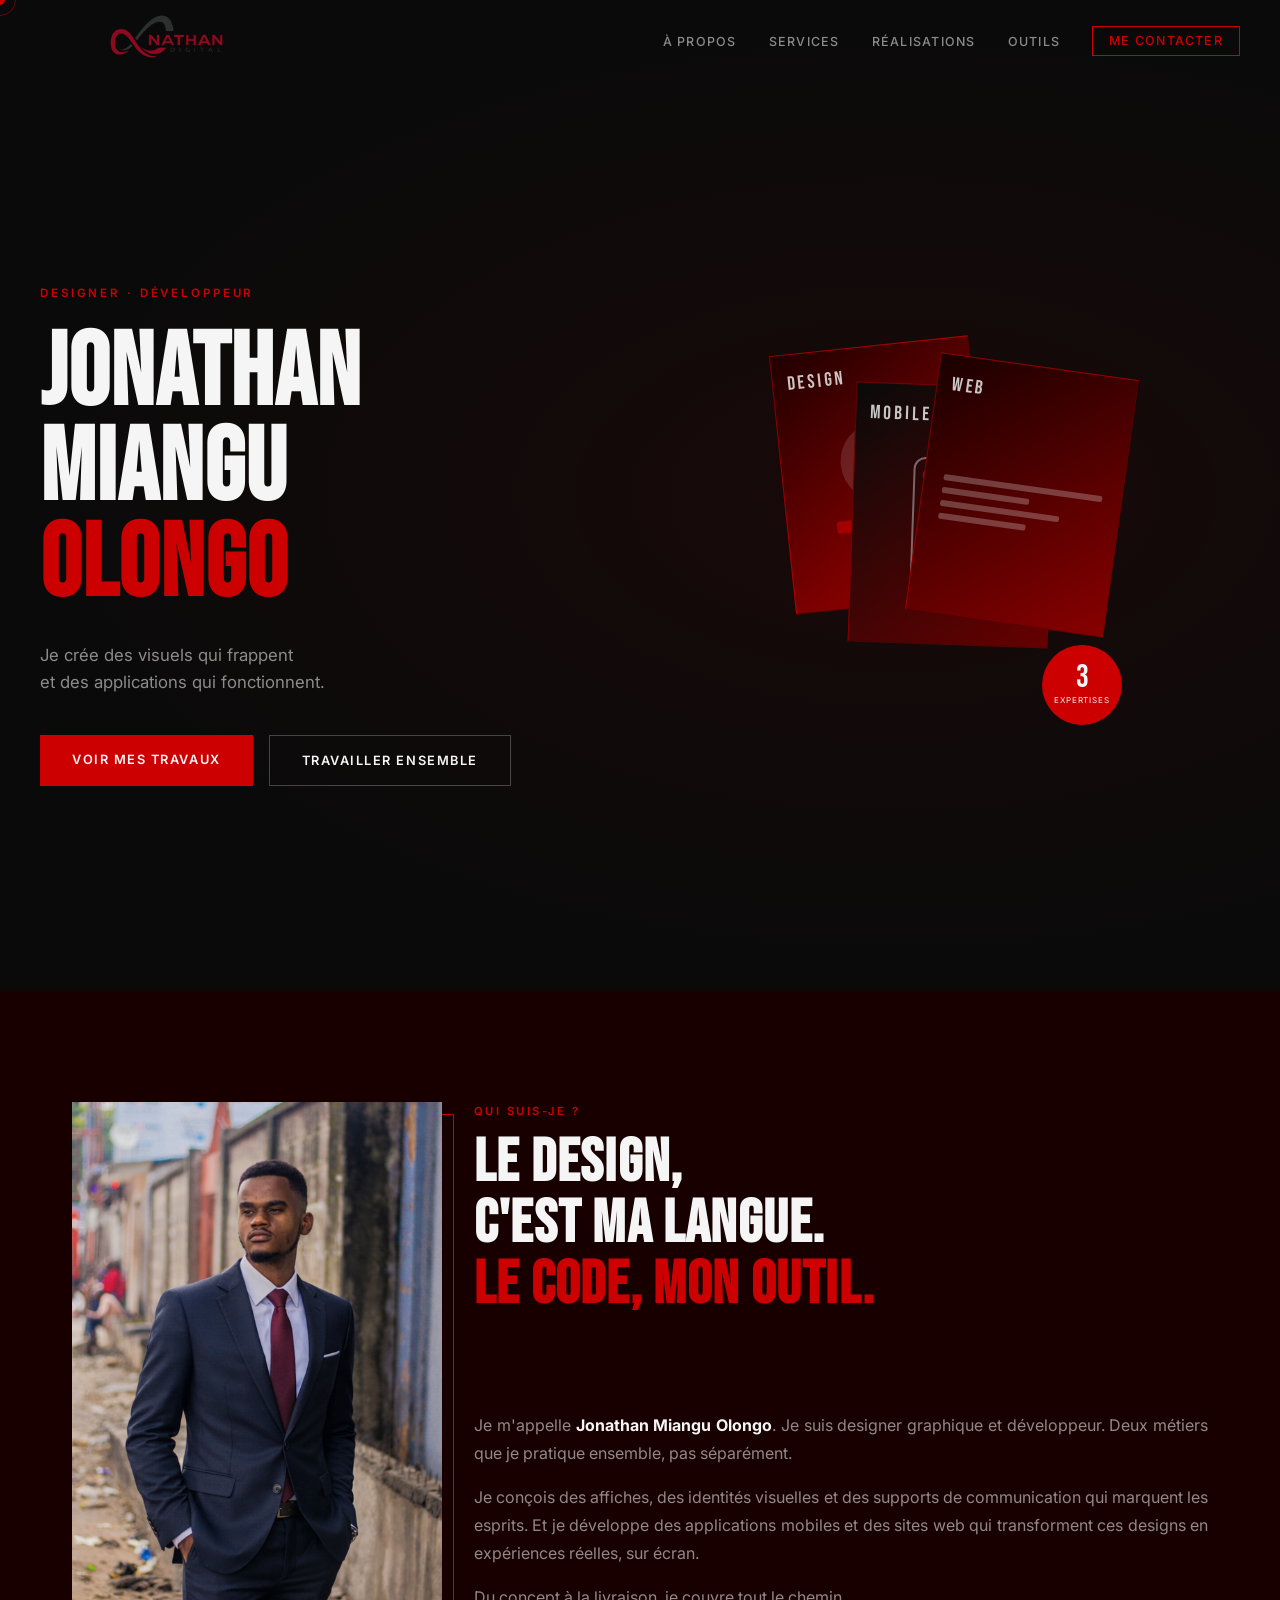
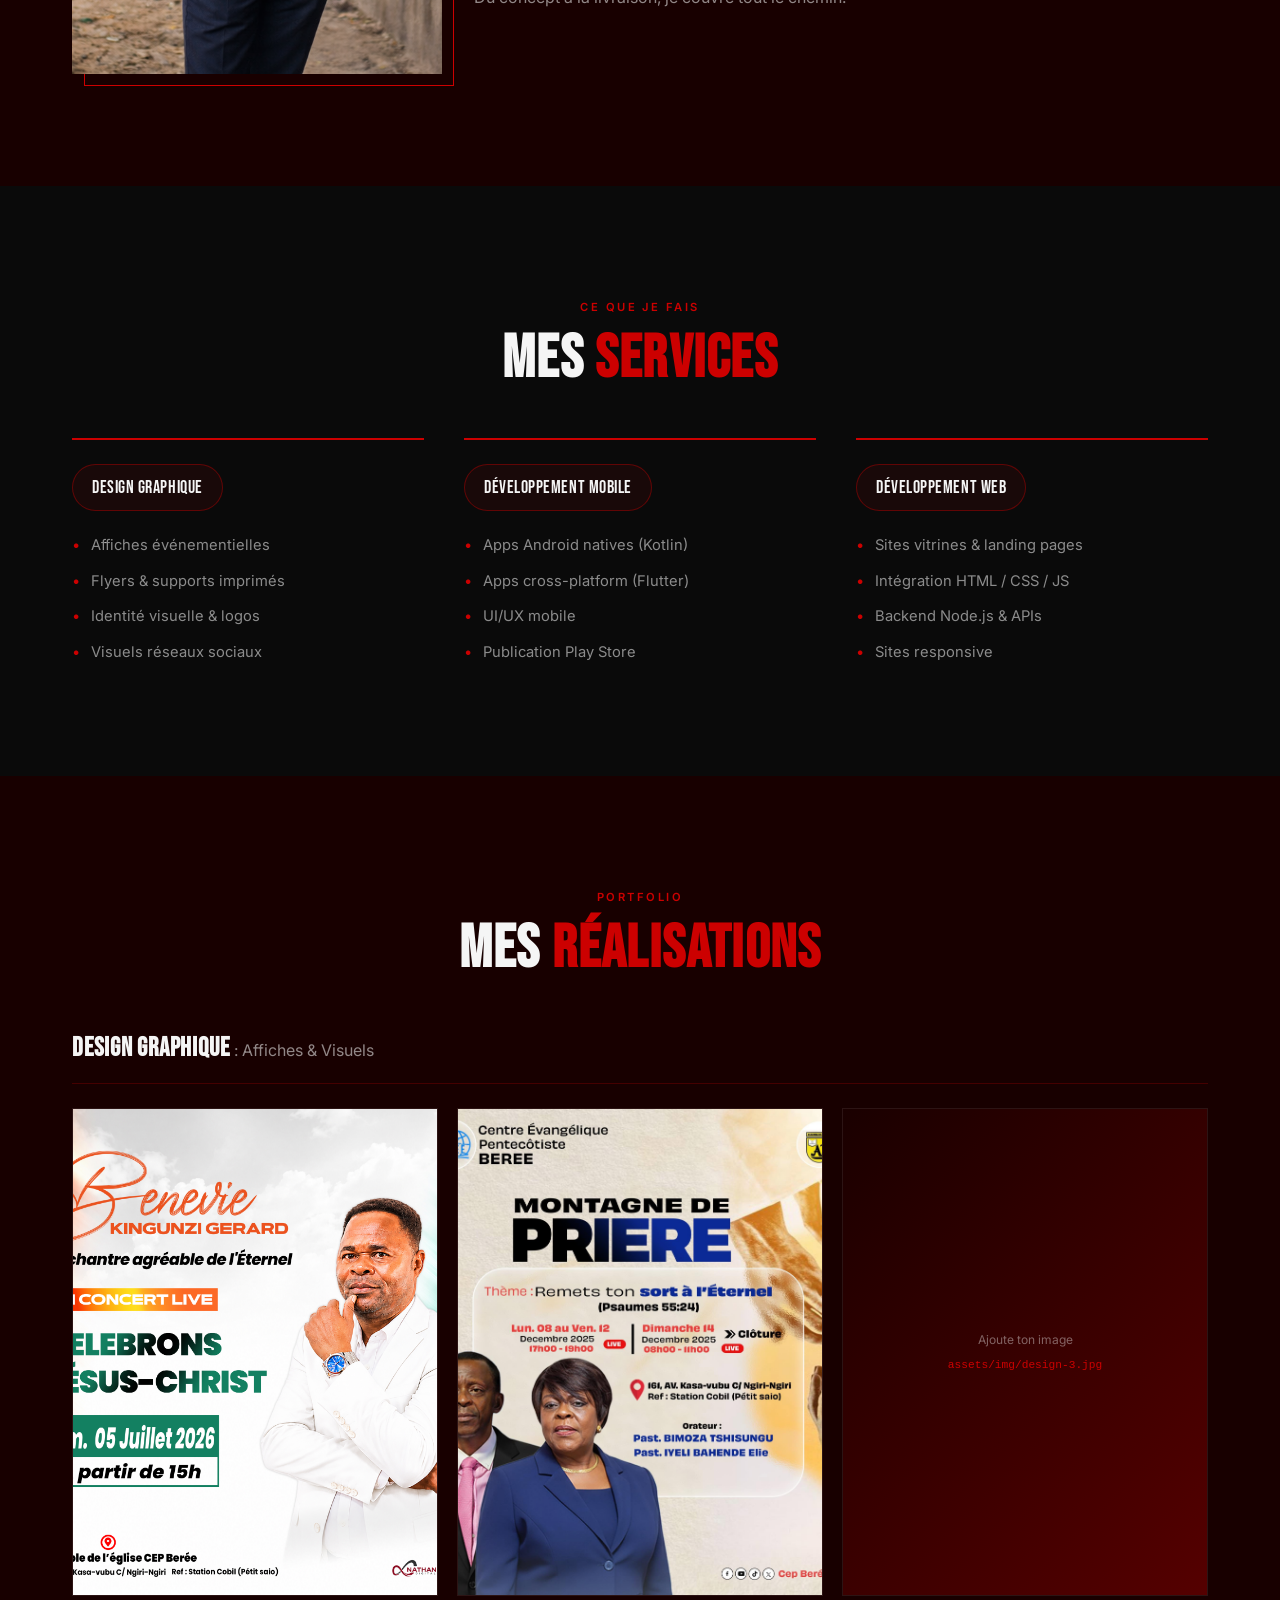
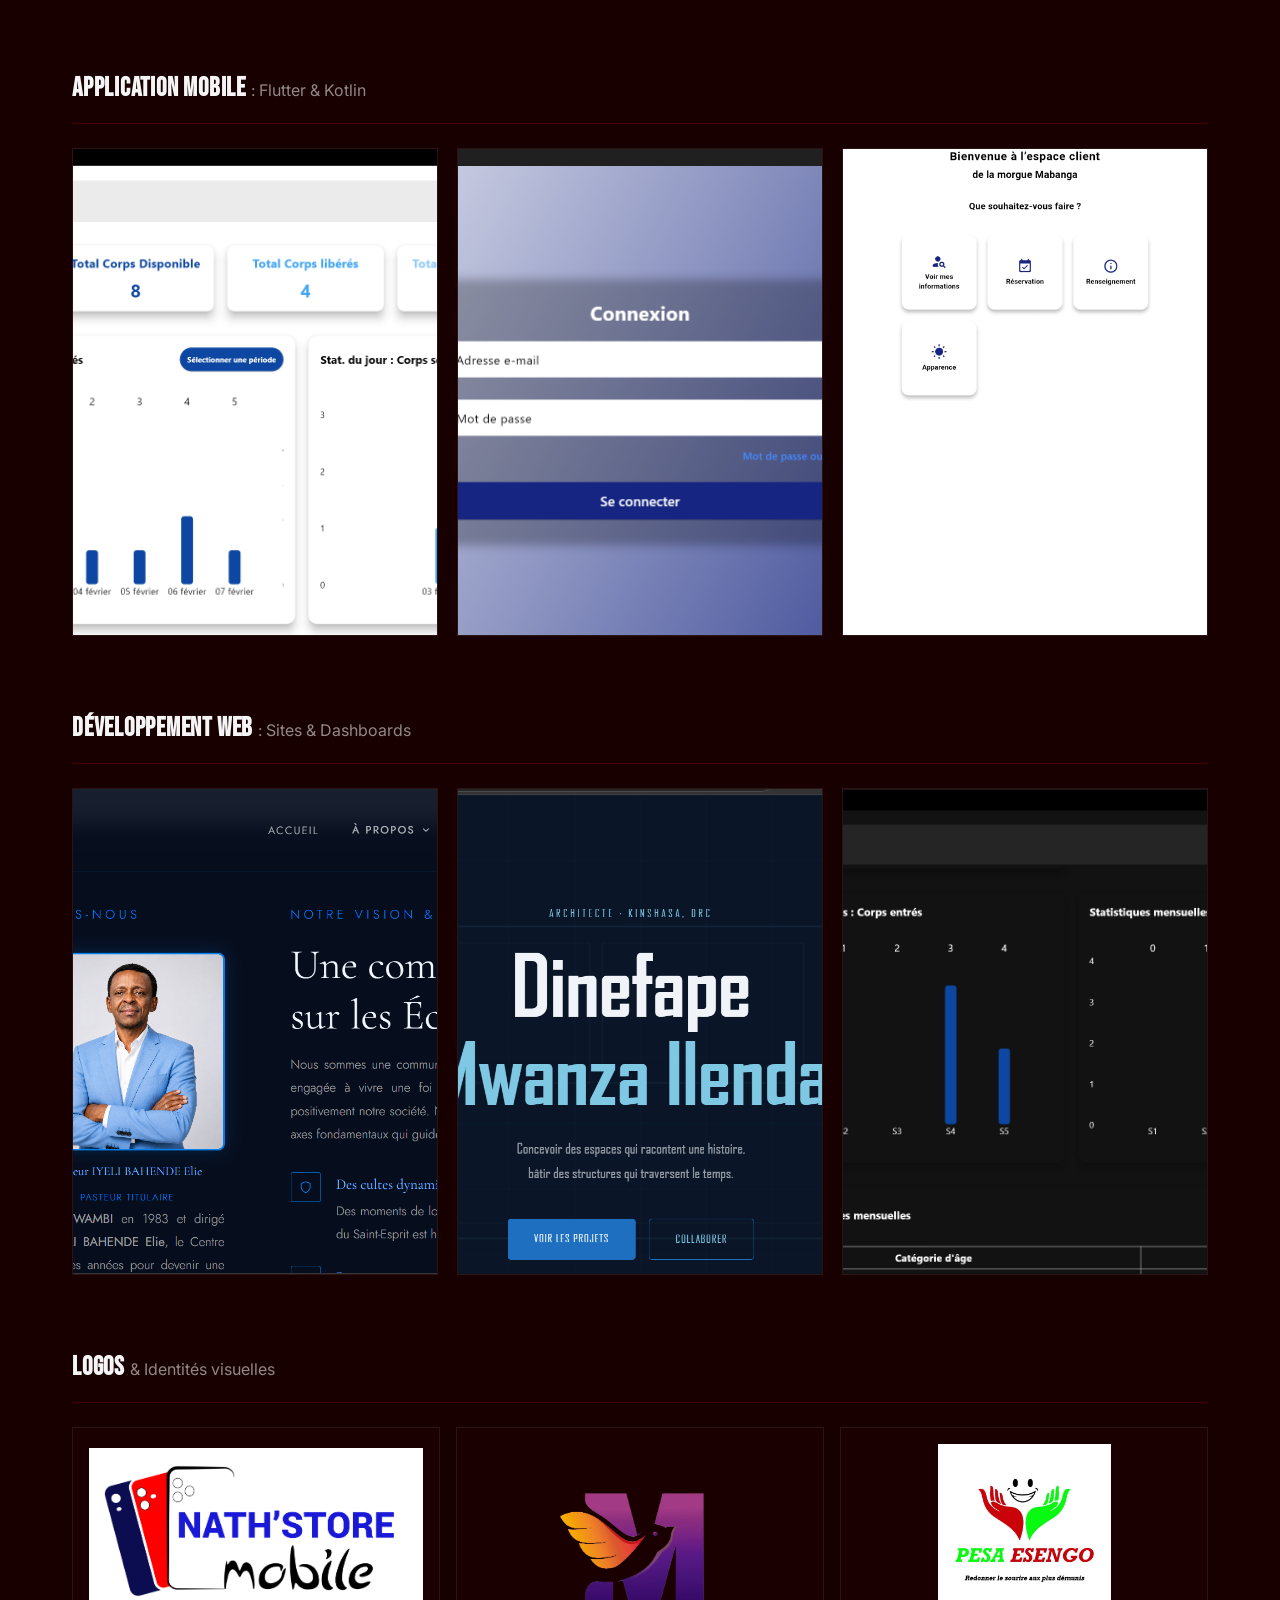
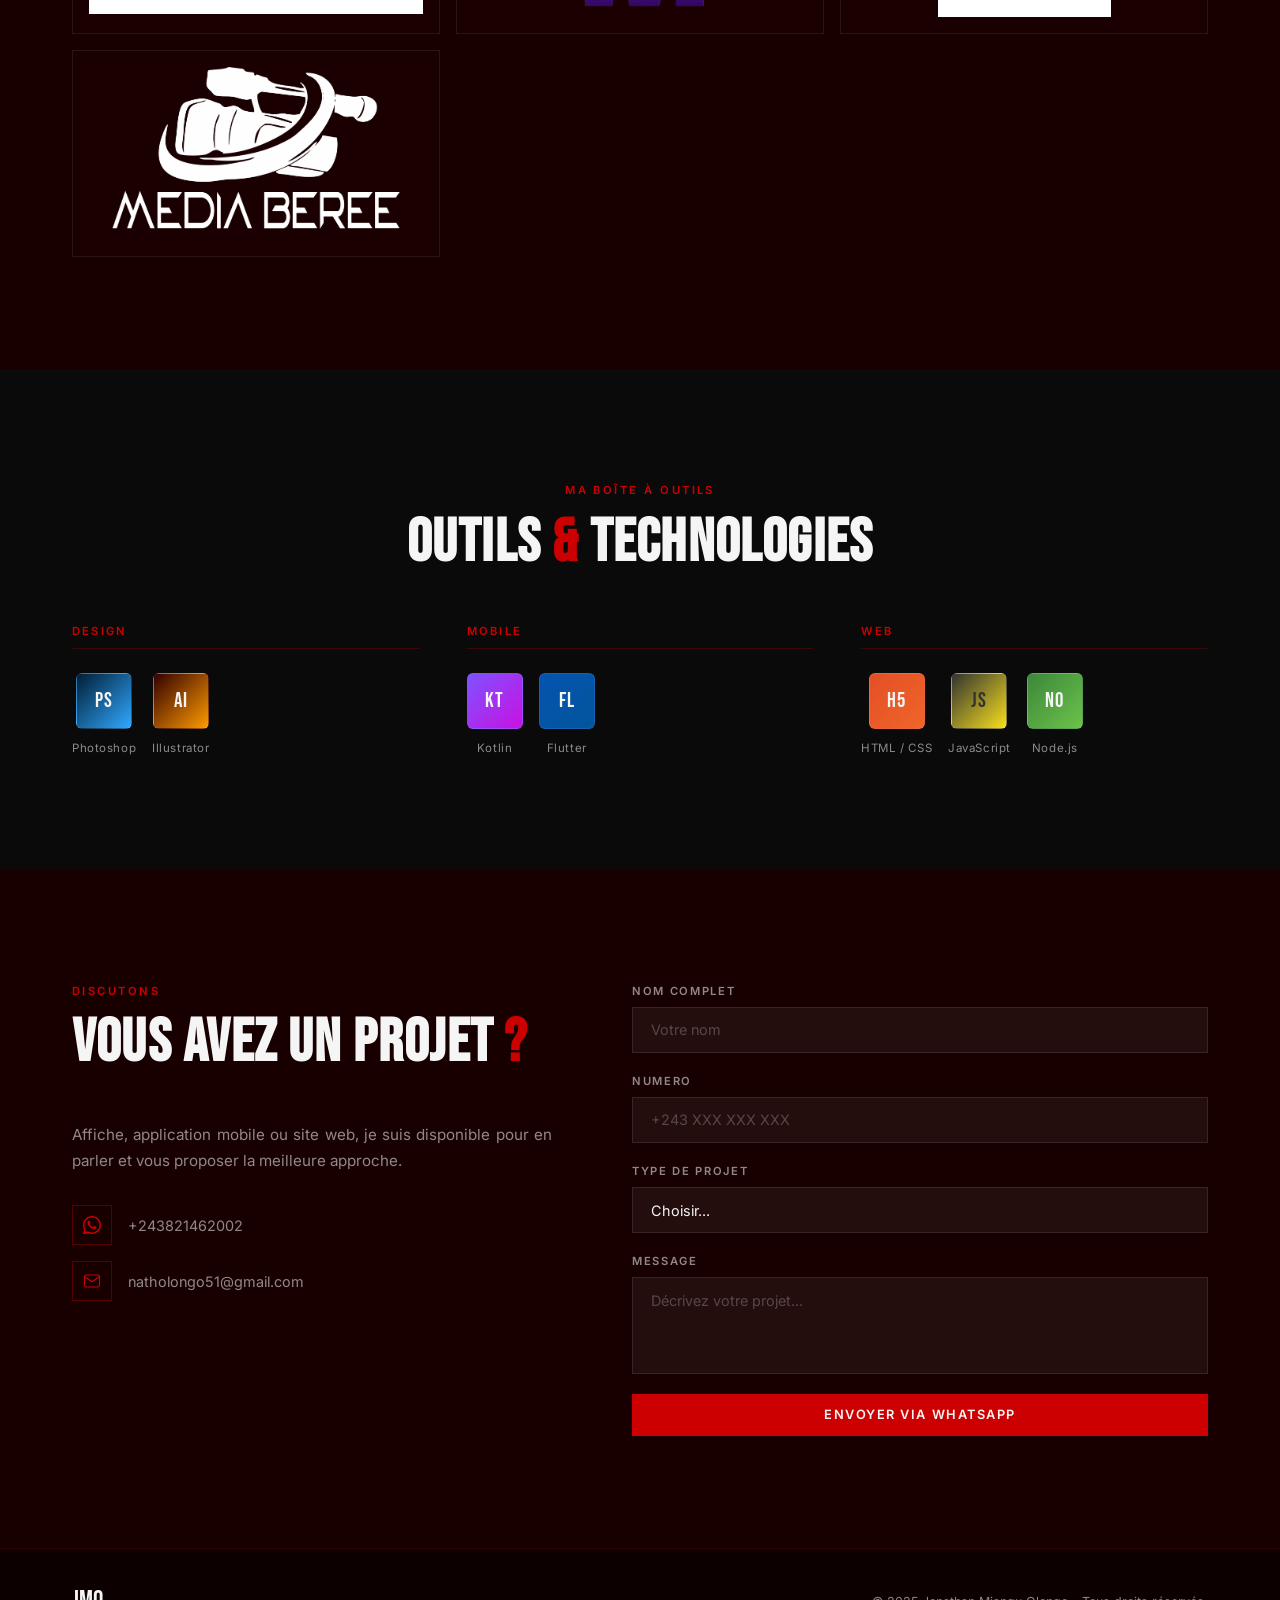
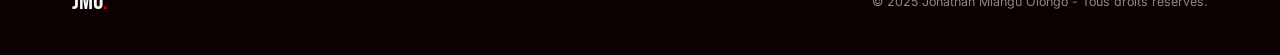
==== index.html @ 12c4efdd "mise à jour" ====
<!DOCTYPE html>
<html lang="fr">
<head>
  <meta charset="UTF-8" />
  <meta name="viewport" content="width=device-width, initial-scale=1.0" />
  <title>Jonathan Miangu - Designer & Développeur</title>
  <link rel="preconnect" href="https://fonts.googleapis.com" />
  <link rel="preconnect" href="https://fonts.gstatic.com" crossorigin />
  <link href="https://fonts.googleapis.com/css2?family=Bebas+Neue&family=Inter:wght@300;400;500;600;700&display=swap" rel="stylesheet" />
  <link rel="stylesheet" href="assets/css/style.css" />
</head>
<body>

  <div class="cursor" id="cursor"></div>
  <div class="cursor-trail" id="cursorTrail"></div>

  <!-- NAV -->
  <nav class="nav" id="nav">
    <div class="nav-logo">
      <img src="assets/img/mon_logo.png" alt="mon logo">
    </div>
    <ul class="nav-links">
      <li><a href="#about">À propos</a></li>
      <li><a href="#services">Services</a></li>
      <li><a href="#works">Réalisations</a></li>
      <li><a href="#tools">Outils</a></li>
      <li><a href="#contact" class="nav-cta">Me contacter</a></li>
    </ul>
    <button class="nav-toggle" id="navToggle" aria-label="Menu">
      <span></span><span></span><span></span>
    </button>
  </nav>

  <div class="mobile-menu" id="mobileMenu">
    <ul>
      <li><a href="#about" class="mobile-link">À propos</a></li>
      <li><a href="#services" class="mobile-link">Services</a></li>
      <li><a href="#works" class="mobile-link">Réalisations</a></li>
      <li><a href="#tools" class="mobile-link">Outils</a></li>
      <li><a href="#contact" class="mobile-link">Contact</a></li>
    </ul>
  </div>

  <!-- HERO -->
  <section class="hero" id="hero">
    <div class="hero-left">
      <p class="hero-eyebrow">Designer · Développeur</p>
      <h1 class="hero-name">
        <span class="name-line">Jonathan</span>
        <span class="name-line">Miangu</span>
        <span class="name-line name-accent">Olongo</span>
      </h1>
      <p class="hero-tagline">Je crée des visuels qui frappent<br>et des applications qui fonctionnent.</p>
      <div class="hero-actions">
        <a href="#works" class="btn btn-primary">Voir mes travaux</a>
        <a href="#contact" class="btn btn-ghost">Travailler ensemble</a>
      </div>
    </div>
    <div class="hero-right">
      <div class="hero-visual">
        <div class="poster-stack">
          <div class="poster p1">
            <div class="poster-inner">
              <span class="poster-label">DESIGN</span>
              <div class="poster-shape s1"></div>
              <div class="poster-shape s2"></div>
            </div>
          </div>
          <div class="poster p2">
            <div class="poster-inner">
              <span class="poster-label">MOBILE</span>
              <div class="phone-frame">
                <div class="phone-screen">
                  <div class="phone-bar"></div>
                  <div class="phone-bar short"></div>
                  <div class="phone-bar shorter"></div>
                  <div class="phone-dot"></div>
                </div>
              </div>
            </div>
          </div>
          <div class="poster p3">
            <div class="poster-inner">
              <span class="poster-label">WEB</span>
              <div class="code-lines">
                <div class="code-line"></div>
                <div class="code-line short"></div>
                <div class="code-line medium"></div>
                <div class="code-line short"></div>
              </div>
            </div>
          </div>
        </div>
        <div class="hero-badge"s>
          <span class="badge-num">3</span>
          <span class="badge-text">expertises</span>
        </div>
      </div>
    </div>
  </section>

  <!-- ABOUT -->
  <section class="section about" id="about">
  <div class="container">
    <div class="about-wrap">
      
      <div class="about-photo-area">
        <div class="photo-frame">
          <div class="photo-placeholder">
            <img src="assets/img/moi.png" alt="ma photo">
          </div>
        </div>
      </div>
      
      <div class="about-content">
        <p class="section-eyebrow">Qui suis-je ?</p>
        <h2 class="section-title">Le design,<br>c'est ma langue.<br><span class="accent">Le code, mon outil.</span></h2>
      </div>

      <div class="about-text-block">
        <p class="about-text">Je m'appelle <strong>Jonathan Miangu Olongo</strong>. Je suis designer graphique et développeur. Deux métiers que je pratique ensemble, pas séparément.</p>
        <p class="about-text">Je conçois des affiches, des identités visuelles et des supports de communication qui marquent les esprits. Et je développe des applications mobiles et des sites web qui transforment ces designs en expériences réelles, sur écran.</p>
        <p class="about-text">Du concept à la livraison, je couvre tout le chemin.</p>
      </div>

    </div>
  </div>
</section>

  <!-- SERVICES -->
  <section class="section services" id="services">
    <div class="container">
      <p class="section-eyebrow center">Ce que je fais</p>
      <h2 class="section-title center">Mes <span class="accent">Services</span></h2>

      <div class="services-columns">

        <div class="service-col">
          <span class="service-pill">Design Graphique</span>
          <ul class="service-col-list">
            <li>Affiches événementielles</li>
            <li>Flyers &amp; supports imprimés</li>
            <li>Identité visuelle &amp; logos</li>
            <li>Visuels réseaux sociaux</li>
          </ul>
        </div>

        <div class="service-col">
          <span class="service-pill">Développement Mobile</span>
          <ul class="service-col-list">
            <li>Apps Android natives (Kotlin)</li>
            <li>Apps cross-platform (Flutter)</li>
            <li>UI/UX mobile</li>
            <li>Publication Play Store</li>
          </ul>
        </div>

        <div class="service-col">
          <span class="service-pill">Développement Web</span>
          <ul class="service-col-list">
            <li>Sites vitrines &amp; landing pages</li>
            <li>Intégration HTML / CSS / JS</li>
            <li>Backend Node.js &amp; APIs</li>
            <li>Sites responsive</li>
          </ul>
        </div>

      </div>
    </div>
  </section>

  <!-- WORKS / PROJECTS -->
  <section class="section works" id="works">
    <div class="container">
      <p class="section-eyebrow center">Portfolio</p>
      <h2 class="section-title center">Mes <span class="accent">Réalisations</span></h2>

      <!-- GROUPE PROJET 1 — Design graphique -->
      <div class="work-group">
        <h3 class="work-group-title">Design Graphique <span class="work-group-sub">: Affiches &amp; Visuels</span></h3>
        <div class="work-group-grid">

          <div class="work-mock">
            <img src="assets/img/epe.jpg" alt="Affiche 1" class="work-photo" onerror="this.style.display='none';this.nextElementSibling.style.display='flex'" />
            <div class="work-img-fallback"><span>Ajoute ton image<br><code>assets/img/design-1.jpg</code></span></div>
          </div>
          <div class="work-mock">
            <img src="assets/img/234.jpg" alt="Affiche 2" class="work-photo" onerror="this.style.display='none';this.nextElementSibling.style.display='flex'" />
            <div class="work-img-fallback"><span>Ajoute ton image<br><code>assets/img/design-2.jpg</code></span></div>
          </div>
          <div class="work-mock">
            <img src="assets/img/laure.jpg" alt="Affiche 3" class="work-photo" onerror="this.style.display='none';this.nextElementSibling.style.display='flex'" />
            <div class="work-img-fallback"><span>Ajoute ton image<br><code>assets/img/design-3.jpg</code></span></div>
          </div>

        </div>
      </div>

      <!-- GROUPE PROJET 2 — Mobile -->
      <div class="work-group">
        <h3 class="work-group-title">Application Mobile <span class="work-group-sub">: Flutter &amp; Kotlin</span></h3>
        <div class="work-group-grid">

          <div class="work-mock">
            <img src="assets/img/eterna.png" alt="App mobile 1" class="work-photo" onerror="this.style.display='none';this.nextElementSibling.style.display='flex'" />
            <div class="work-img-fallback"><span>Ajoute ton image<br><code>assets/img/mobile-1.jpg</code></span></div>
          </div>
          <div class="work-mock">
            <img src="assets/img/eterna_2.png" alt="App mobile 2" class="work-photo" onerror="this.style.display='none';this.nextElementSibling.style.display='flex'" />
            <div class="work-img-fallback"><span>Ajoute ton image<br><code>assets/img/mobile-2.jpg</code></span></div>
          </div>
          <div class="work-mock">
            <img src="assets/img/Screenshot_2025.jpeg" alt="App mobile 3" class="work-photo" onerror="this.style.display='none';this.nextElementSibling.style.display='flex'" />
            <div class="work-img-fallback"><span>Ajoute ton image<br><code>assets/img/mobile-3.jpg</code></span></div>
          </div>

        </div>
      </div>

      <!-- GROUPE PROJET 3 — Web -->
      <div class="work-group">
        <h3 class="work-group-title">Développement Web <span class="work-group-sub">: Sites &amp; Dashboards</span></h3>
        <div class="work-group-grid">

          <div class="work-mock">
            <img src="assets/img/Capture.png" alt="Site web 1" class="work-photo" onerror="this.style.display='none';this.nextElementSibling.style.display='flex'" />
            <div class="work-img-fallback"><span>Ajoute ton image<br><code>assets/img/web-1.jpg</code></span></div>
          </div>
          <div class="work-mock">
            <img src="assets/img/Capture2.png" alt="Site web 2" class="work-photo" onerror="this.style.display='none';this.nextElementSibling.style.display='flex'" />
            <div class="work-img-fallback"><span>Ajoute ton image<br><code>assets/img/web-2.jpg</code></span></div>
          </div>
          <div class="work-mock">
            <img src="assets/img/eterna_3.png" alt="Site web 3" class="work-photo" onerror="this.style.display='none';this.nextElementSibling.style.display='flex'" />
            <div class="work-img-fallback"><span>Ajoute ton image<br><code>assets/img/web-3.jpg</code></span></div>
          </div>

        </div>
      </div>

      <!-- LOGOS CLIENTS -->
      <div class="work-group logos-group">
        <h3 class="work-group-title">Logos <span class="work-group-sub">&amp; Identités visuelles</span></h3>
        <div class="logos-grid">
          <div class="logo-tile"><img src="assets/img/newlogo.png" alt="Logo client 1" onerror="this.parentElement.classList.add('empty')" /></div>
          <div class="logo-tile"><img src="assets/img/lga.png" alt="Logo client 2" onerror="this.parentElement.classList.add('empty')" /></div>
          <div class="logo-tile"><img src="assets/img/pesa_esengo.jpg" alt="Logo client 3" onerror="this.parentElement.classList.add('empty')" /></div>
          <div class="logo-tile"><img src="assets/img/logo_media.png" alt="Logo client 4" onerror="this.parentElement.classList.add('empty')" /></div>
        </div>
        
      </div>

    </div>
  </section>

  <!-- TOOLS -->
  <section class="section tools" id="tools">
    <div class="container">
      <p class="section-eyebrow center">Ma boîte à outils</p>
      <h2 class="section-title center">Outils <span class="accent">&amp;</span> Technologies</h2>
      <div class="tools-grid">

        <div class="tool-group">
          <h4 class="tool-group-title">Design</h4>
          <div class="tool-items">
            <div class="tool-item">
              <div class="tool-logo ps">Ps</div>
              <span>Photoshop</span>
            </div>
            <div class="tool-item">
              <div class="tool-logo ai">Ai</div>
              <span>Illustrator</span>
            </div>
          </div>
        </div>

        <div class="tool-group">
          <h4 class="tool-group-title">Mobile</h4>
          <div class="tool-items">
            <div class="tool-item">
              <div class="tool-logo kt">Kt</div>
              <span>Kotlin</span>
            </div>
            <div class="tool-item">
              <div class="tool-logo fl">FL</div>
              <span>Flutter</span>
            </div>
          </div>
        </div>

        <div class="tool-group">
          <h4 class="tool-group-title">Web</h4>
          <div class="tool-items">
            <div class="tool-item">
              <div class="tool-logo html">H5</div>
              <span>HTML / CSS</span>
            </div>
            <div class="tool-item">
              <div class="tool-logo js">JS</div>
              <span>JavaScript</span>
            </div>
            <div class="tool-item">
              <div class="tool-logo node">No</div>
              <span>Node.js</span>
            </div>
          </div>
        </div>

      </div>
    </div>
  </section>


  <!-- CONTACT -->
  <section class="section contact" id="contact">
    <div class="container">
      <div class="contact-wrap">
        <div class="contact-left">
          <p class="section-eyebrow">Discutons</p>
          <h2 class="section-title">Vous avez un projet<span class="accent"> ?</span></h2>
          <p class="contact-desc">Affiche, application mobile ou site web, je suis disponible pour en parler et vous proposer la meilleure approche.</p>
          <div class="contact-info-list">
            <a href="https://wa.me/243821462002" target="_blank" class="contact-info-item">
              <div class="ci-icon">
                <svg viewBox="0 0 24 24" fill="currentColor"><path d="M17.472 14.382c-.297-.149-1.758-.867-2.03-.967-.273-.099-.471-.148-.67.15-.197.297-.767.966-.94 1.164-.173.199-.347.223-.644.075-.297-.15-1.255-.463-2.39-1.475-.883-.788-1.48-1.761-1.653-2.059-.173-.297-.018-.458.13-.606.134-.133.298-.347.446-.52.149-.174.198-.298.298-.497.099-.198.05-.371-.025-.52-.075-.149-.669-1.612-.916-2.207-.242-.579-.487-.5-.669-.51-.173-.008-.371-.01-.57-.01-.198 0-.52.074-.792.372-.272.297-1.04 1.016-1.04 2.479 0 1.462 1.065 2.875 1.213 3.074.149.198 2.096 3.2 5.077 4.487.709.306 1.262.489 1.694.625.712.227 1.36.195 1.871.118.571-.085 1.758-.719 2.006-1.413.248-.694.248-1.289.173-1.413-.074-.124-.272-.198-.57-.347z"/><path d="M12 0C5.373 0 0 5.373 0 12c0 2.127.558 4.126 1.533 5.858L.054 23.77a.5.5 0 00.617.617l5.898-1.476A11.95 11.95 0 0012 24c6.627 0 12-5.373 12-12S18.627 0 12 0zm0 22c-1.907 0-3.693-.513-5.228-1.406l-.375-.22-3.881.97.985-3.793-.236-.386A9.96 9.96 0 012 12C2 6.477 6.477 2 12 2s10 4.477 10 10-4.477 10-10 10z"/></svg>
              </div>
              <span>+243821462002</span>
            </a>
            <a href="mailto:natholongo51@gmail.com" class="contact-info-item">
              <div class="ci-icon">
                <svg viewBox="0 0 24 24" fill="none" stroke="currentColor" stroke-width="1.5"><path d="M4 4h16c1.1 0 2 .9 2 2v12c0 1.1-.9 2-2 2H4c-1.1 0-2-.9-2-2V6c0-1.1.9-2 2-2z"/><polyline points="22,6 12,13 2,6"/></svg>
              </div>
              <span>natholongo51@gmail.com</span>
            </a>
          </div>
        </div>
        <div class="contact-right">
          <form class="contact-form" id="contactForm">
            <div class="form-group">
              <label>Nom complet</label>
              <input type="text" id="name" placeholder="Votre nom" required />
            </div>
            <div class="form-group">
              <label>Numero</label>
              <input type="tel" id="c-tel" placeholder="+243 XXX XXX XXX" required>
            </div>
            <div class="form-group">
              <label>Type de projet</label>
              <select id="projectType">
                <option value="">Choisir...</option>
                <option value="Affiche / Design graphique">Affiche / Design graphique</option>
                <option value="Application mobile">Application mobile</option>
                <option value="Site web">Site web</option>
                <option value="Identité visuelle">Identité visuelle</option>
                <option value="Autre">Autre</option>
              </select>
            </div>
            <div class="form-group">
              <label>Message</label>
              <textarea id="message" rows="4" placeholder="Décrivez votre projet..." required></textarea>
            </div>
            <button type="submit" class="btn btn-primary full">Envoyer via WhatsApp</button>
          </form>
        </div>
      </div>
    </div>
  </section>

  <!-- FOOTER -->
  <footer class="footer">
    <div class="container">
      <div class="footer-inner">
        <span class="footer-logo">JMO<span class="dot">.</span></span>
        <p>© 2025 Jonathan Miangu Olongo - Tous droits réservés.</p>
      </div>
    </div>
  </footer>

  <script src="assets/js/main.js"></script>
</body>
</html>
---- assets/css/style.css ----
/* ============================================
   RESET & VARIABLES
============================================ */
*, *::before, *::after { margin: 0; padding: 0; box-sizing: border-box; }

:root {
  --black:       #0A0A0A;
  --black2:      #111111;
  --black-red:   #180000;
  --red:         #CC0000;
  --red-bright:  #FF2222;
  --red-dark:    #550000;
  --white:       #F5F5F5;
  --white-dim:   rgba(245,245,245,0.55);
  --white-faint: rgba(245,245,245,0.06);
  --font-d: 'Bebas Neue', sans-serif;
  --font-b: 'Inter', sans-serif;
  --nav-h: 80px;
  --ease: cubic-bezier(0.25, 0.46, 0.45, 0.94);
}

html { scroll-behavior: smooth; overflow-x: hidden; }

body {
  background: var(--black);
  color: var(--white);
  font-family: var(--font-b);
  font-size: 16px;
  line-height: 1.65;
  cursor: none;
  overflow-x: hidden;
}

p { text-align: justify; }
a { color: inherit; text-decoration: none; }

/* ============================================
   CURSOR (desktop seulement)
============================================ */
.cursor {
  width: 10px; height: 10px;
  background: var(--red);
  border-radius: 50%;
  position: fixed; top: 0; left: 0;
  pointer-events: none;
  z-index: 99999;
  transform: translate(-50%, -50%);
  transition: width .2s, height .2s, background .2s;
}
.cursor-trail {
  width: 32px; height: 32px;
  border: 1px solid rgba(204,0,0,0.5);
  border-radius: 50%;
  position: fixed; top: 0; left: 0;
  pointer-events: none;
  z-index: 99998;
  transform: translate(-50%, -50%);
  transition: left .12s var(--ease), top .12s var(--ease), width .3s, height .3s;
}

/* ============================================
   UTILITIES
============================================ */
.container { max-width: 1200px; margin: 0 auto; padding: 0 2rem; }
.accent { color: var(--red); }
.dot    { color: var(--red); }
.center { text-align: center; }
.section { padding: 7rem 0; }

.section-eyebrow {
  display: block;
  font-size: 0.7rem;
  font-weight: 600;
  letter-spacing: 0.22em;
  text-transform: uppercase;
  color: var(--red);
  margin-bottom: 0.8rem;
}

.section-title {
  font-family: var(--font-d);
  font-size: clamp(2.4rem, 5vw, 3.8rem);
  line-height: 1.0;
  letter-spacing: 0.02em;
  margin-bottom: 3rem;
}

/* ============================================
   BUTTONS
============================================ */
.btn {
  display: inline-block;
  padding: 0.85rem 2rem;
  font-family: var(--font-b);
  font-size: 0.8rem;
  font-weight: 600;
  letter-spacing: 0.12em;
  text-transform: uppercase;
  border: none;
  cursor: none;
  transition: all 0.3s var(--ease);
}
.btn-primary { background: var(--red); color: var(--white); }
.btn-primary:hover { background: var(--red-bright); }
.btn-ghost {
  background: transparent;
  color: var(--white);
  border: 1px solid rgba(245,245,245,0.25);
}
.btn-ghost:hover { border-color: var(--red); color: var(--red); }
.btn.full { width: 100%; text-align: center; }

/* ============================================
   NAV
============================================ */
.nav {
  position: fixed; top: 0; left: 0; right: 0;
  height: var(--nav-h);
  display: flex; align-items: center; justify-content: space-between;
  padding: 0 2.5rem;
  z-index: 9999;
  transition: background .4s, border-color .4s;
}
.nav.scrolled {
  background: rgba(10,10,10,0.96);
  border-bottom: 1px solid rgba(204,0,0,0.25);
  backdrop-filter: blur(10px);
}

/* Logo : image (logo.png à placer dans assets/img/) */
.nav-logo {
  display: flex;
  align-items: center;
  justify-content: center;
  width: 250px;
  height: 190px;
}
.nav-logo img {
  width: 100%;
  height: 100%;
  object-fit: contain;
}

.nav-links {
  list-style: none;
  display: flex; gap: 2rem; align-items: center;
}
.nav-links a {
  font-size: 0.78rem;
  font-weight: 500;
  letter-spacing: 0.1em;
  text-transform: uppercase;
  color: var(--white-dim);
  transition: color .2s;
  position: relative;
}
.nav-links a::after {
  content: '';
  position: absolute; bottom: -3px; left: 0;
  width: 0; height: 1px;
  background: var(--red);
  transition: width .3s var(--ease);
}
.nav-links a:hover { color: var(--white); }
.nav-links a:hover::after { width: 100%; }

.nav-cta {
  border: 1px solid var(--red) !important;
  padding: 0.4rem 1rem;
  color: var(--red) !important;
}
.nav-cta:hover { background: var(--red); color: var(--white) !important; }
.nav-cta::after { display: none !important; }

.nav-toggle {
  display: none; flex-direction: column; gap: 5px;
  background: none; border: none; cursor: none; padding: 4px;
}
.nav-toggle span {
  display: block; width: 22px; height: 1.5px;
  background: var(--white); transition: all .3s;
}

/* Mobile menu */
.mobile-menu {
  position: fixed; inset: 0;
  background: #100000;
  z-index: 9998; 
  display: block;
  padding: 6rem 2rem 2rem;
  transform: translateX(100%);
  transition: transform .4s var(--ease);
}
.mobile-menu.open { transform: translateX(0); }
.mobile-menu ul { list-style: none; text-align: center; }
.mobile-menu a {
  font-family: var(--font-d);
  font-size: 2.5rem;
  letter-spacing: 0.05em;
  display: block;
  padding: 0.6rem 0;
  transition: color .2s;
}
.mobile-menu a:hover { color: var(--red); }

/* ============================================
   HERO
============================================ */
.hero {
  min-height: 110vh;
  display: grid;
  grid-template-columns: 1fr 1fr;
  align-items: center;
  padding: var(--nav-h) 2.5rem 0;
  gap: 3rem;
  position: relative;
  overflow: hidden;
}
.hero::before {
  content: '';
  position: absolute; inset: 0;
  background: radial-gradient(ellipse at 70% 50%, rgba(204,0,0,0.08) 0%, transparent 70%);
  pointer-events: none;
}

.hero-left { position: relative; z-index: 1; }

.hero-eyebrow {
  font-size: 0.72rem;
  font-weight: 600;
  letter-spacing: 0.25em;
  text-transform: uppercase;
  color: var(--red);
  margin-bottom: 1.5rem;
}

.hero-name {
  font-family: var(--font-d);
  font-size: clamp(3.5rem, 8vw, 7.5rem);
  line-height: 0.93;
  letter-spacing: 0.01em;
  margin-bottom: 1.8rem;
}
.name-line {
  display: block;
  opacity: 0;
  transform: translateY(30px);
  animation: fadeUp .6s var(--ease) forwards;
}
.name-line:nth-child(1) { animation-delay: .1s; }
.name-line:nth-child(2) { animation-delay: .25s; }
.name-line:nth-child(3) { animation-delay: .4s; }
.name-accent { color: var(--red); }

@keyframes fadeUp {
  to { opacity: 1; transform: translateY(0); }
}

.hero-tagline {
  font-size: 1.05rem;
  color: var(--white-dim);
  line-height: 1.6;
  margin-bottom: 2.5rem;
  opacity: 0;
  animation: fadeUp .6s var(--ease) .6s forwards;
}
.hero-actions {
  display: flex; gap: 1rem; flex-wrap: wrap;
  opacity: 0;
  animation: fadeUp .6s var(--ease) .8s forwards;
}

/* Hero visual — poster stack */
.hero-right {
  display: flex; align-items: center; justify-content: center;
  position: relative; z-index: 1;
  opacity: 0;
  animation: fadeUp .7s var(--ease) .5s forwards;
}
.hero-visual { position: relative; width: 340px; height: 380px; }
.poster-stack { position: relative; width: 100%; height: 100%; }

.poster {
  position: absolute;
  width: 200px; height: 260px;
  border: 1px solid rgba(204,0,0,0.3);
  overflow: hidden;
  transition: transform .4s var(--ease), box-shadow .4s;
}
.poster:hover {
  transform: rotate(0deg) translateY(-8px) !important;
  box-shadow: 0 20px 60px rgba(204,0,0,0.3);
}
.p1 { top: 0; left: 0; transform: rotate(-6deg); background: linear-gradient(145deg, #200000, #aa0000); z-index: 1; }
.p2 { top: 40px; left: 70px; transform: rotate(2deg); background: linear-gradient(145deg, #0a0a0a, #660000); z-index: 2; }
.p3 { top: 20px; left: 140px; transform: rotate(8deg); background: linear-gradient(145deg, #1a0000, #880000); z-index: 3; }

.poster-inner {
  width: 100%; height: 100%;
  display: flex; flex-direction: column;
  align-items: center; justify-content: center;
  gap: 1rem; padding: 1.2rem;
  position: relative;
}
.poster-label {
  font-family: var(--font-d);
  font-size: 1.2rem;
  letter-spacing: 0.15em;
  color: rgba(245,245,245,0.8);
  position: absolute;
  top: 14px; left: 14px;
}
.poster-shape { border-radius: 2px; }
.s1 { width: 80px; height: 80px; background: rgba(255,255,255,0.12); border-radius: 50%; }
.s2 { width: 100px; height: 12px; background: rgba(204,0,0,0.6); }

.phone-frame {
  width: 80px; height: 130px;
  border: 2px solid rgba(245,245,245,0.4);
  border-radius: 12px;
  padding: 8px; margin-top: 1rem;
}
.phone-screen { height: 100%; display: flex; flex-direction: column; gap: 6px; padding-top: 4px; }
.phone-bar { height: 8px; background: rgba(245,245,245,0.3); border-radius: 2px; }
.phone-bar.short { width: 60%; }
.phone-bar.shorter { width: 40%; }
.phone-dot { width: 20px; height: 20px; background: var(--red); border-radius: 50%; margin-top: 4px; }

.code-lines { display: flex; flex-direction: column; gap: 7px; width: 100%; margin-top: 1.5rem; }
.code-line { height: 6px; background: rgba(245,245,245,0.25); border-radius: 2px; }
.code-line.short { width: 55%; }
.code-line.medium { width: 75%; }

.hero-badge {
  position: absolute; bottom: 0; right: 0;
  width: 80px; height: 80px;
  background: var(--red);
  border-radius: 50%;
  display: flex; flex-direction: column;
  align-items: center; justify-content: center;
}
.badge-num { font-family: var(--font-d); font-size: 2rem; line-height: 1; }
.badge-text { font-size: 0.5rem; letter-spacing: 0.12em; text-transform: uppercase; }

.hero-scroll-indicator {
  position: absolute;
  bottom: 2.5rem; left: 50%;
  transform: translateX(-50%);
}
.scroll-dot {
  width: 6px; height: 6px;
  background: var(--red);
  border-radius: 50%;
  animation: bounce 2s ease-in-out infinite;
}
@keyframes bounce {
  0%,100% { transform: translateY(0); opacity: 1; }
  50%      { transform: translateY(10px); opacity: 0.3; }
}

/* ============================================
   ABOUT
============================================ */
.about { background: var(--black-red); }

/* Grille principale : photo gauche, contenu droite */
.about-wrap {
  display: grid;
  grid-template-columns: 370px 1fr;
  grid-template-rows: auto auto;
  gap: 0 2rem;
}
.about-photo-area {
  grid-column: 1;
  grid-row: 1 / span 2;
}
.about-content {
  grid-column: 2;
  grid-row: 1;
}
.about-text-block {
  grid-column: 2;
  grid-row: 2;
}

.photo-frame {
  width: 100%;
  background: var(--red-dark);
  position: relative;
  overflow: visible; /* On ne coupe pas l'image */
}
.photo-frame img {
  width: 100%;
  height: auto;           /* Hauteur naturelle : visage entier visible */
  display: block;
  object-fit: contain;
  object-position: top;
}
.photo-frame::after {
  content: '';
  position: absolute;
  top: 12px; left: 12px; right: -12px; bottom: -12px;
  border: 1px solid var(--red);
  z-index: -1;
}
.photo-placeholder {
  width: 100%;
  min-height: 100px;
  display: flex; flex-direction: column;
  align-items: center; justify-content: center;
  gap: 1rem;
}
.photo-placeholder svg { width: 65%; height: auto; }
.photo-hint {
  font-size: 0.72rem;
  letter-spacing: 0.1em;
  color: rgba(245,245,245,0.35);
  text-transform: uppercase;
}

.about-numbers {
  display: flex; align-items: stretch;
  margin-top: 1.5rem;
  border: 1px solid rgba(204,0,0,0.25);
}
.number-item {
  flex: 1; padding: 1rem 1.2rem;
  display: flex; flex-direction: column; gap: 0.2rem;
}
.number-item strong {
  font-family: var(--font-d);
  font-size: 1.3rem;
  color: var(--red);
  letter-spacing: 0.05em;
}
.number-item span { font-size: 0.72rem; color: var(--white-dim); }
.divider-v { width: 1px; background: rgba(204,0,0,0.25); }

.about-text {
  font-size: 1rem;
  color: var(--white-dim);
  margin-bottom: 1rem;
  line-height: 1.75;
}
.about-text strong { color: var(--white); }

/* ============================================
   SERVICES — colonnes par catégorie
============================================ */
.services { background: var(--black); }

.services-columns {
  display: grid;
  grid-template-columns: repeat(3, 1fr);
  gap: 2.5rem;
}

.service-col {
  border-top: 2px solid var(--red);
  padding-top: 1.5rem;
}

.service-pill {
  display: inline-block;
  font-family: var(--font-d);
  font-size: 1.1rem;
  letter-spacing: 0.03em;
  color: var(--white);
  border: 1px solid rgba(204,0,0,0.4);
  padding: 0.5rem 1.2rem;
  border-radius: 30px;
  margin-bottom: 1.4rem;
  background: rgba(204,0,0,0.08);
}

.service-col-list {
  list-style: none;
  display: flex;
  flex-direction: column;
  gap: 0.7rem;
}

.service-col-list li {
  font-size: 0.92rem;
  color: var(--white-dim);
  padding-left: 1.2rem;
  position: relative;
}

.service-col-list li::before {
  content: '•';
  position: absolute;
  left: 0;
  color: var(--red);
}

/* ============================================
   WORKS / PORTFOLIO — groupes par projet
============================================ */
.works { background: var(--black-red); }

.work-group {
  margin-bottom: 4.5rem;
}
.work-group:last-child { margin-bottom: 0; }

.work-group-title {
  font-family: var(--font-d);
  font-size: 1.6rem;
  letter-spacing: 0.03em;
  margin-bottom: 1.5rem;
  padding-bottom: 0.8rem;
  border-bottom: 1px solid rgba(204,0,0,0.25);
}

.work-group-sub {
  color: var(--white-dim);
  font-family: var(--font-b);
  font-size: 1rem;
  font-weight: 400;
  letter-spacing: normal;
}

.work-group-grid {
  display: grid;
  grid-template-columns: repeat(3, 1fr);
  gap: 1.2rem;
}

.work-mock {
  position: relative;
  overflow: hidden;
  border: 1px solid rgba(245,245,245,0.08);
  background: #1a0000;
  aspect-ratio: 3/4;
  transition: border-color .3s, transform .35s var(--ease);
}
.work-mock:hover {
  border-color: rgba(204,0,0,0.4);
  transform: translateY(-6px);
}

.work-photo {
  width: 100%;
  height: 100%;
  object-fit: cover;
  display: block;
  transition: transform .5s var(--ease);
}
.work-mock:hover .work-photo { transform: scale(1.04); }

/* Fallback tant que l'image n'est pas là */
.work-img-fallback {
  display: none;
  position: absolute; inset: 0;
  background: linear-gradient(135deg, #1a0000, #550000);
  align-items: center; justify-content: center;
  text-align: center;
  padding: 1rem;
}
.work-img-fallback span {
  font-size: 0.75rem;
  color: rgba(245,245,245,0.4);
  line-height: 1.8;
}
.work-img-fallback code {
  display: block;
  font-size: 0.7rem;
  color: var(--red);
  margin-top: 0.3rem;
  font-family: monospace;
}

/* Grille de logos clients */
.logos-group { margin-top: 2rem; }

.logos-grid {
  display: grid;
  grid-template-columns: repeat(3, 1fr);
  gap: 1rem;
}

.logo-tile {
  aspect-ratio: 16/9;
  background: #1a0000;
  border: 1px solid rgba(245,245,245,0.08);
  display: flex;
  align-items: center;
  justify-content: center;
  overflow: hidden;
  padding: 1rem;
}
.logo-tile img {
  max-width: 100%;
  max-height: 100%;
  object-fit: contain;
}
.logo-tile.empty {
  position: relative;
}
.logo-tile.empty img { display: none; }
.logo-tile.empty::after {
  content: 'Ajoute ton logo';
  font-size: 0.7rem;
  color: rgba(245,245,245,0.3);
  letter-spacing: 0.05em;
  text-transform: uppercase;
}

.logos-hint {
  text-align: center;
  font-size: 0.75rem;
  color: var(--white-dim);
  margin-top: 1.2rem;
}
.logos-hint code {
  color: var(--red);
  font-family: monospace;
}

/* ============================================
   TOOLS
============================================ */
.tools { background: var(--black); }

.tools-grid {
  display: grid;
  grid-template-columns: repeat(3, 1fr);
  gap: 3rem;
}
.tool-group-title {
  font-size: 0.7rem;
  font-weight: 600;
  letter-spacing: 0.2em;
  text-transform: uppercase;
  color: var(--red);
  margin-bottom: 1.5rem;
  padding-bottom: 0.5rem;
  border-bottom: 1px solid rgba(204,0,0,0.25);
}
.tool-items { display: flex; flex-wrap: wrap; gap: 1rem; }
.tool-item {
  display: flex; flex-direction: column; align-items: center; gap: 0.6rem;
  transition: transform .25s;
}
.tool-item:hover { transform: translateY(-4px); }
.tool-logo {
  width: 56px; height: 56px;
  border-radius: 6px;
  display: flex; align-items: center; justify-content: center;
  font-family: var(--font-d);
  font-size: 1.3rem;
  letter-spacing: 0.05em;
  color: var(--white);
  border: 1px solid rgba(245,245,245,0.08);
}
.tool-logo.ps   { background: linear-gradient(135deg, #001e36, #31a8ff); }
.tool-logo.ai   { background: linear-gradient(135deg, #330000, #ff9a00); }
.tool-logo.kt   { background: linear-gradient(135deg, #7f52ff, #c811e1); }
.tool-logo.fl   { background: linear-gradient(135deg, #0553b1, #02569b); }
.tool-logo.html { background: linear-gradient(135deg, #e34f26, #f06529); }
.tool-logo.js   { background: linear-gradient(135deg, #323330, #f7df1e); color: #323330; }
.tool-logo.node { background: linear-gradient(135deg, #3c873a, #6cc24a); }
.tool-item span { font-size: 0.72rem; color: var(--white-dim); letter-spacing: 0.05em; }

/* ============================================
   CONTACT
============================================ */
.contact { background: var(--black-red); }

.contact-wrap {
  display: grid;
  grid-template-columns: 1fr 1.2fr;
  gap: 5rem;
  align-items: start;
}
.contact-desc {
  font-size: 0.95rem;
  color: var(--white-dim);
  line-height: 1.7;
  margin-bottom: 2rem;
}
.contact-info-list { display: flex; flex-direction: column; gap: 1rem; }
.contact-info-item {
  display: flex; align-items: center; gap: 1rem;
  font-size: 0.9rem;
  color: var(--white-dim);
  transition: color .2s;
}
.contact-info-item:hover { color: var(--white); }
.ci-icon {
  width: 40px; height: 40px;
  border: 1px solid rgba(204,0,0,0.35);
  display: flex; align-items: center; justify-content: center;
  flex-shrink: 0;
  color: var(--red);
  transition: background .2s;
}
.contact-info-item:hover .ci-icon { background: rgba(204,0,0,0.1); }
.ci-icon svg { width: 18px; height: 18px; }

.contact-form { display: flex; flex-direction: column; gap: 1.2rem; }
.form-group { display: flex; flex-direction: column; gap: 0.4rem; }
.form-group label {
  font-size: 0.7rem;
  font-weight: 600;
  letter-spacing: 0.15em;
  text-transform: uppercase;
  color: var(--white-dim);
}
.form-group input,
.form-group select,
.form-group textarea {
  background: rgba(245,245,245,0.05);
  border: 1px solid rgba(245,245,245,0.1);
  color: var(--white);
  font-family: var(--font-b);
  font-size: 0.9rem;
  padding: 0.85rem 1.1rem;
  outline: none;
  transition: border-color .2s;
  resize: none;
  appearance: none;
}
.form-group input:focus,
.form-group select:focus,
.form-group textarea:focus { border-color: var(--red); }
.form-group input::placeholder,
.form-group textarea::placeholder { color: rgba(245,245,245,0.25); }
.form-group select option { background: #1a0000; color: var(--white); }

/* ============================================
   FOOTER
============================================ */
.footer {
  background: #0d0000;
  padding: 2rem 0;
  border-top: 1px solid rgba(204,0,0,0.2);
}
.footer-inner {
  display: flex; align-items: center; justify-content: space-between;
  flex-wrap: wrap; gap: 1rem;
}
.footer-logo { font-family: var(--font-d); font-size: 1.6rem; }
.footer p { font-size: 0.78rem; color: var(--white-dim); }

/* ============================================
   SCROLL REVEAL
============================================ */
.reveal {
  opacity: 0; transform: translateY(28px);
  transition: opacity .6s var(--ease), transform .6s var(--ease);
}
.reveal.visible { opacity: 1; transform: translateY(0); }

/* ============================================================
   RESPONSIVE DESIGN
   Breakpoints :
   ≥ 1440px  → Grand écran
   1025–1439 → Tablette paysage / petit laptop
   769–1024  → Tablette portrait
   481–768   → Mobile standard
   ≤ 480px   → Petit mobile
============================================================ */

/* --- Grand écran (≥ 1440px) --- */
@media screen and (min-width: 1440px) {
  .container { max-width: 1400px; }
  .hero-name  { font-size: 8.5rem; }
  .works-grid { gap: 2rem; }
}

/* --- Tablette portrait (769–1024px) --- */
@media screen and (max-width: 1024px) {

  /* Curseur désactivé sur tactile */
  .cursor, .cursor-trail { display: none !important; }
  body, .btn, .filter-btn, .nav-toggle { cursor: auto !important; }

  /* Nav */
  .nav { padding: 0 2rem; }
  .nav-logo { width: 200px; height: 150px; }

  /* Hero : texte principal + stack réduit */
  .hero {
    min-height: auto;
    padding-bottom: 4rem;
  }

  /* About : photo plus étroite */
  .about-wrap { grid-template-columns: 280px 1fr; }

  .section-title { font-size: 3rem; }

  /* Works */
  .works-grid { grid-template-columns: repeat(2, 1fr); }

  /* Tools */
  .tools-grid { grid-template-columns: repeat(2, 1fr); gap: 2.5rem; }

  /* Contact */
  .contact-wrap { grid-template-columns: 1fr; gap: 3.5rem; }
}

/* --- Mobile standard (≤ 768px) --- */
@media screen and (max-width: 768px) {

  /* Nav */
  .nav { padding: 0.5rem 1.5rem; }
  .nav-logo { width: 140px; height: 90px; }
  .nav-links { display: none; }
  .nav-toggle { display: flex; }

  /* Hero */
  .hero {
    grid-template-columns: 1fr; /* ← remplace le 1fr 1fr */
    padding-top: 100px;
    padding-bottom: 3rem;
    gap: 0;
  }
  .hero-right { display: none; } /* On cache la pile de posters */

  /* Section */
  .section { padding: 5rem 0; }
  .container { padding: 0 1.5rem; }
  .section-title { font-size: 2rem; }

  /* About : photo + titre côte à côte, texte en dessous */
  .about-wrap {
    grid-template-columns: 160px 1fr;
    grid-template-rows: auto auto;
    gap: 1.8rem;
  }
  .about-photo-area { grid-column: 1; grid-row: 1; }
  .about-content    { grid-column: 2; grid-row: 1; }
  .about-text-block {
    grid-column: 1 / span 2;
    grid-row: 2;
    margin-top: 1.2rem;
  }

 /* Services */
  .services-columns { grid-template-columns: 1fr; gap: 2rem; }

  /* Works */
  .work-group-grid { grid-template-columns: repeat(2, 1fr); }
  .work-group-title { font-size: 1.3rem; }
  .logos-grid { grid-template-columns: repeat(2, 1fr); }

  /* Tools */
  .tools-grid { grid-template-columns: repeat(2, 1fr); gap: 2rem; }

  /* Tools */
  .tools-grid { grid-template-columns: repeat(2, 1fr); gap: 2rem; }

  /* Contact */
  .contact-wrap { grid-template-columns: 1fr; gap: 2.5rem; }

  /* Footer */
  .footer-inner { flex-direction: column; text-align: center; }
}

/* --- Petit mobile (≤ 480px) --- */
@media screen and (max-width: 480px) {

  /* Nav */
  .nav { padding: 0.4rem 1rem; }
  .nav-logo { width: 110px; height: 70px; }

  /* Hero */
   .hero {
    padding-top: 85px;
    padding-bottom: 2.5rem;
  }
  .hero-eyebrow { font-size: 0.62rem; letter-spacing: 0.15em; }
  .hero-name { font-size: 2.8rem; }
  .hero-tagline { font-size: 0.9rem; }
  .hero-actions { flex-direction: column; }
  .btn { width: 100%; text-align: center; }

  /* Section */
  .section-title { font-size: 1.6rem; }

  /* About : photo + titre sur ligne 1, texte sur ligne 2 */
  .about-wrap {
    grid-template-columns: 110px 1fr;
    gap: 1.8rem;
  }
  .about-photo-area { grid-column: 1; grid-row: 1; }
  .about-content    { grid-column: 2; grid-row: 1; }
  .about-text-block {
    grid-column: 1 / span 2;
    grid-row: 2;
    margin-top: 1.2rem;
  }
  .about-text { font-size: 0.9rem; line-height: 1.55; }

  /* About numbers : empilés verticalement */
  .about-numbers { flex-direction: column; }
  .number-item   { padding: 0.8rem 1rem; text-align: center; }
  .number-item span { white-space: normal; font-size: 0.75rem; line-height: 1.4; }
  .divider-v     { width: 100%; height: 1px; }

 /* Services */
  .services-columns { gap: 1.5rem; }
  .service-pill { font-size: 0.95rem; padding: 0.4rem 1rem; }

  /* Works */
  .work-group-grid { grid-template-columns: 1fr; }
  .work-group-title { font-size: 1.15rem; }
  .work-mock { aspect-ratio: 4/3; }
  .logos-grid { grid-template-columns: repeat(2, 1fr); gap: 0.7rem; }

  /* Tools */
  .tools-grid  { grid-template-columns: 1fr; gap: 2rem; }
  .tool-items  { justify-content: center; }

  /* Contact */
  .contact-wrap { gap: 2rem; }

  /* Footer */
  .footer-inner { gap: 1rem; }
}
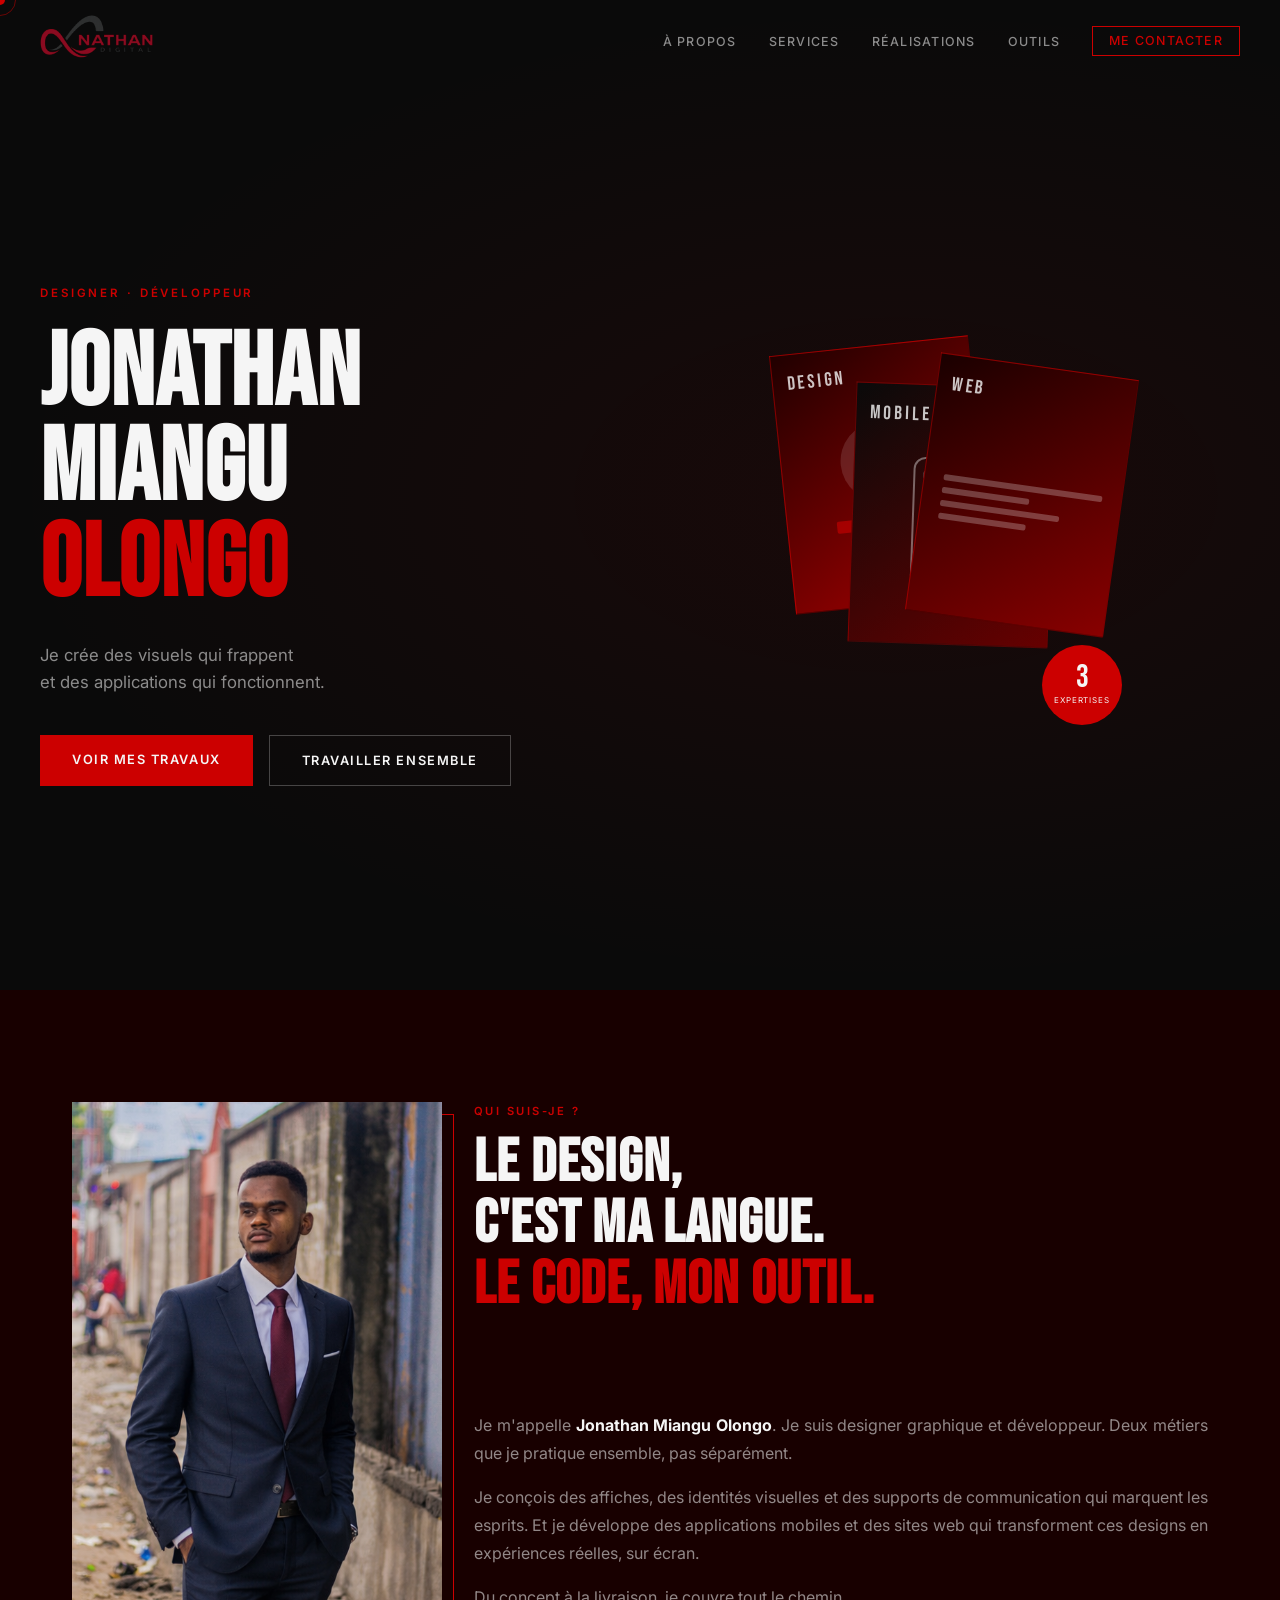
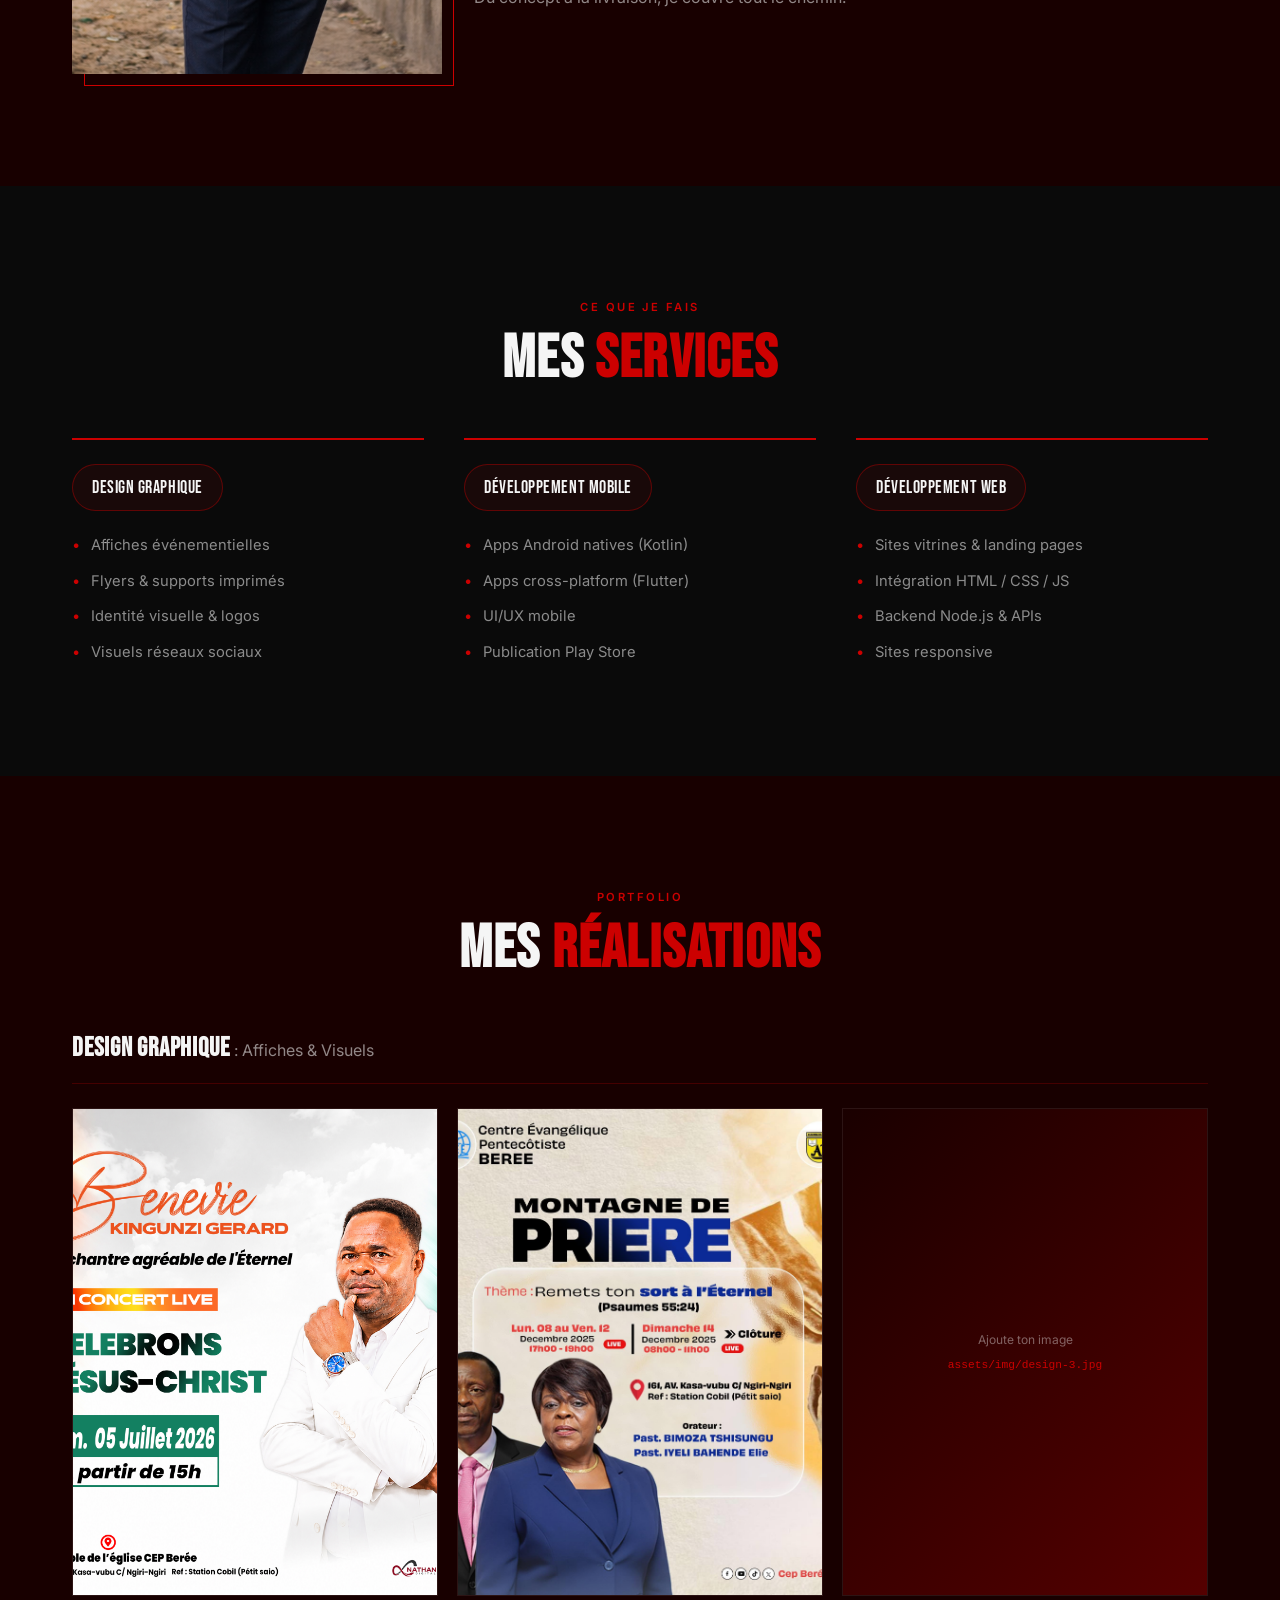
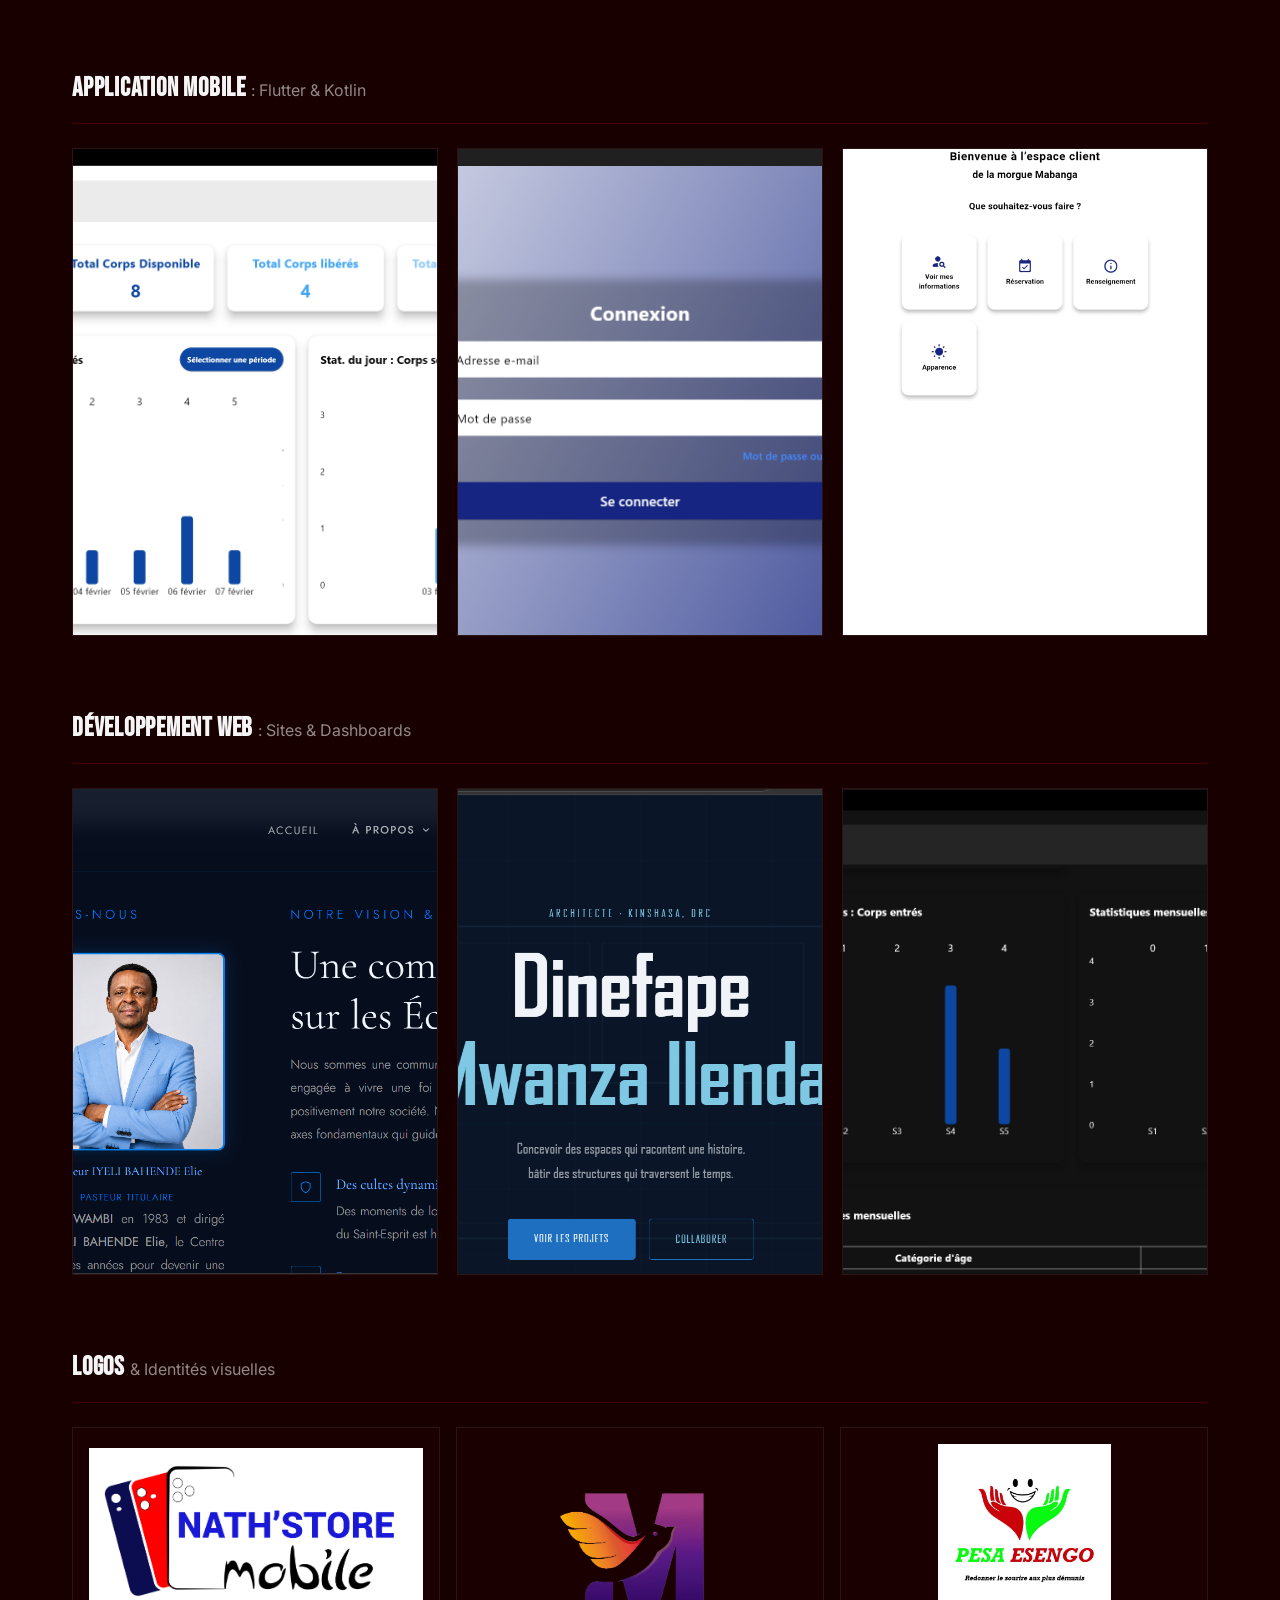
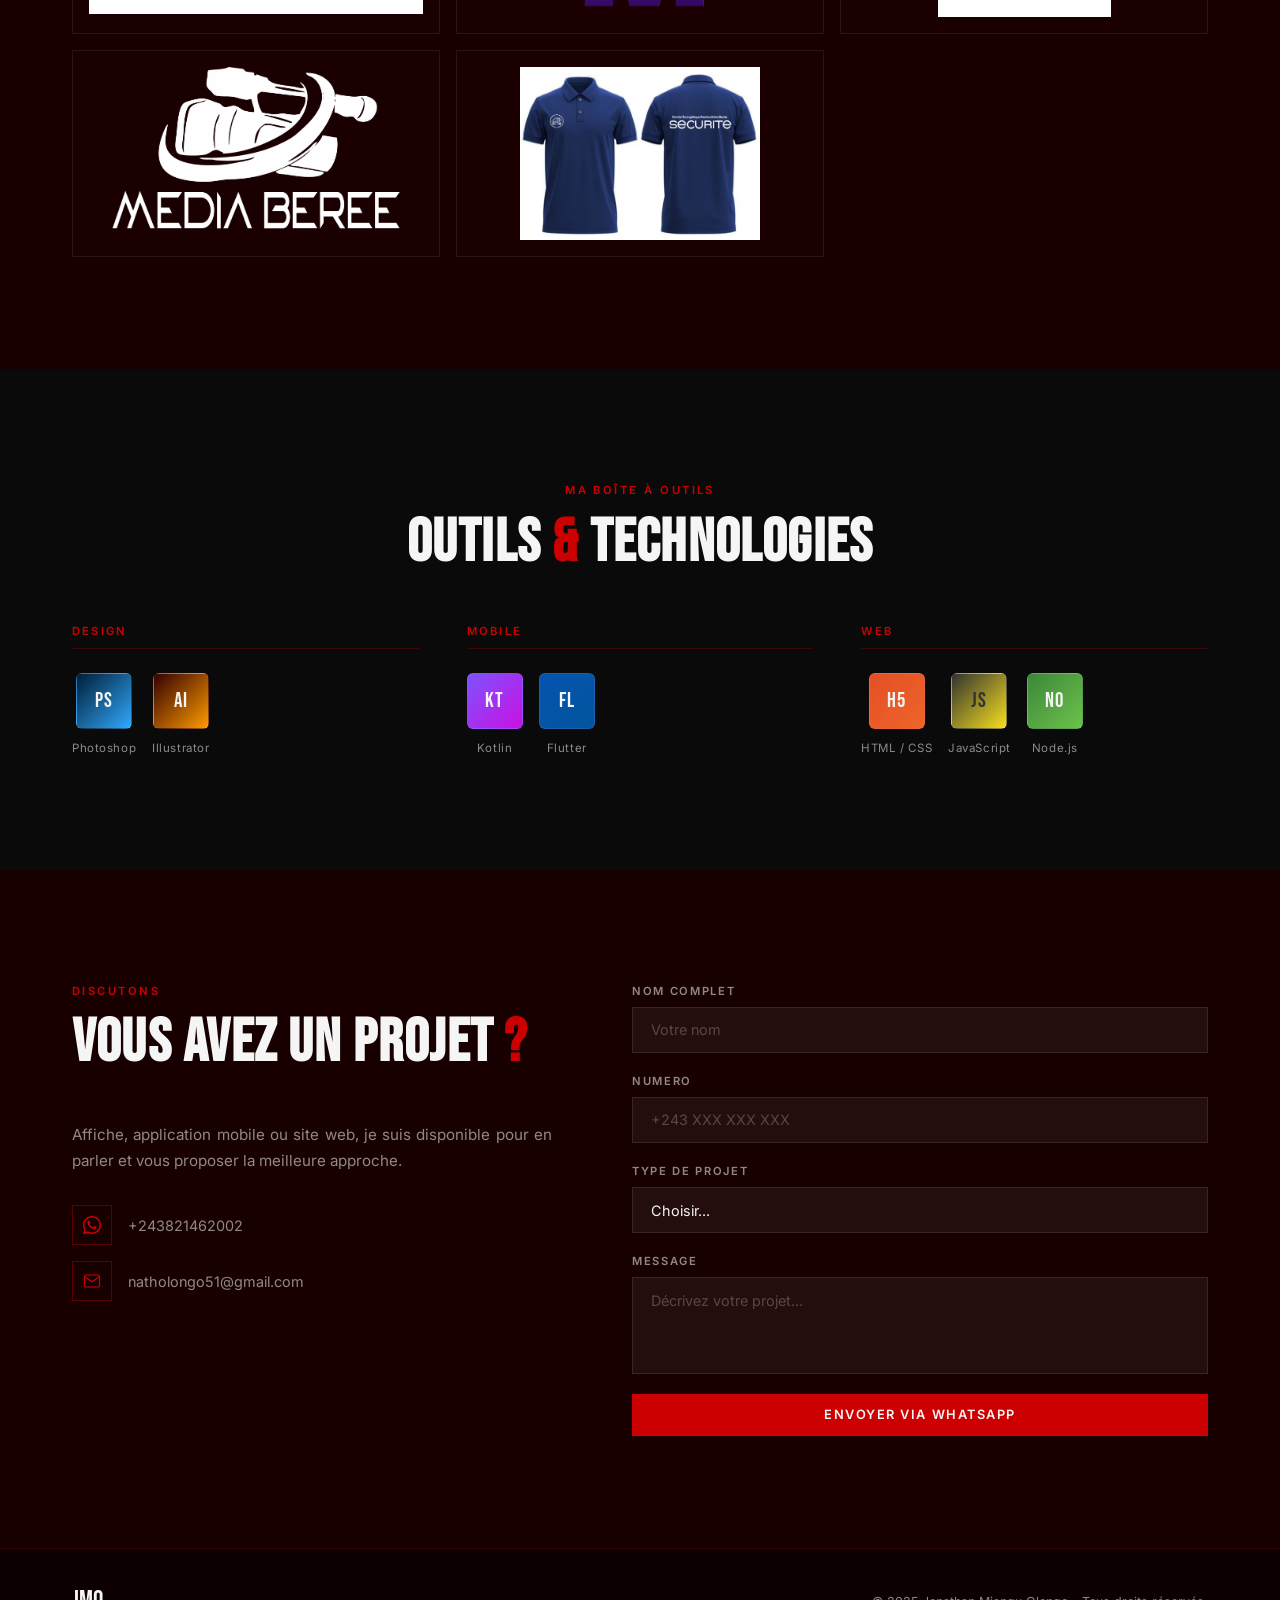
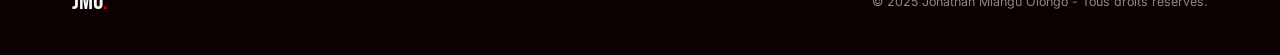
==== commit f863ea42: "mise à jour" ====
--- a/index.html
+++ b/index.html
@@ -180,15 +180,15 @@
         <h3 class="work-group-title">Design Graphique <span class="work-group-sub">: Affiches &amp; Visuels</span></h3>
         <div class="work-group-grid">
 
-          <div class="work-mock">
+          <div class="work-mock" data-lightbox>
             <img src="assets/img/epe.jpg" alt="Affiche 1" class="work-photo" onerror="this.style.display='none';this.nextElementSibling.style.display='flex'" />
             <div class="work-img-fallback"><span>Ajoute ton image<br><code>assets/img/design-1.jpg</code></span></div>
           </div>
-          <div class="work-mock">
+          <div class="work-mock" data-lightbox>
             <img src="assets/img/234.jpg" alt="Affiche 2" class="work-photo" onerror="this.style.display='none';this.nextElementSibling.style.display='flex'" />
             <div class="work-img-fallback"><span>Ajoute ton image<br><code>assets/img/design-2.jpg</code></span></div>
           </div>
-          <div class="work-mock">
+          <div class="work-mock" data-lightbox>
             <img src="assets/img/laure.jpg" alt="Affiche 3" class="work-photo" onerror="this.style.display='none';this.nextElementSibling.style.display='flex'" />
             <div class="work-img-fallback"><span>Ajoute ton image<br><code>assets/img/design-3.jpg</code></span></div>
           </div>
@@ -201,15 +201,15 @@
         <h3 class="work-group-title">Application Mobile <span class="work-group-sub">: Flutter &amp; Kotlin</span></h3>
         <div class="work-group-grid">
 
-          <div class="work-mock">
+          <div class="work-mock" data-lightbox>
             <img src="assets/img/eterna.png" alt="App mobile 1" class="work-photo" onerror="this.style.display='none';this.nextElementSibling.style.display='flex'" />
             <div class="work-img-fallback"><span>Ajoute ton image<br><code>assets/img/mobile-1.jpg</code></span></div>
           </div>
-          <div class="work-mock">
+          <div class="work-mock" data-lightbox>
             <img src="assets/img/eterna_2.png" alt="App mobile 2" class="work-photo" onerror="this.style.display='none';this.nextElementSibling.style.display='flex'" />
             <div class="work-img-fallback"><span>Ajoute ton image<br><code>assets/img/mobile-2.jpg</code></span></div>
           </div>
-          <div class="work-mock">
+          <div class="work-mock" data-lightbox>
             <img src="assets/img/Screenshot_2025.jpeg" alt="App mobile 3" class="work-photo" onerror="this.style.display='none';this.nextElementSibling.style.display='flex'" />
             <div class="work-img-fallback"><span>Ajoute ton image<br><code>assets/img/mobile-3.jpg</code></span></div>
           </div>
@@ -222,15 +222,15 @@
         <h3 class="work-group-title">Développement Web <span class="work-group-sub">: Sites &amp; Dashboards</span></h3>
         <div class="work-group-grid">
 
-          <div class="work-mock">
+          <div class="work-mock" data-lightbox>
             <img src="assets/img/Capture.png" alt="Site web 1" class="work-photo" onerror="this.style.display='none';this.nextElementSibling.style.display='flex'" />
             <div class="work-img-fallback"><span>Ajoute ton image<br><code>assets/img/web-1.jpg</code></span></div>
           </div>
-          <div class="work-mock">
+          <div class="work-mock" data-lightbox>
             <img src="assets/img/Capture2.png" alt="Site web 2" class="work-photo" onerror="this.style.display='none';this.nextElementSibling.style.display='flex'" />
             <div class="work-img-fallback"><span>Ajoute ton image<br><code>assets/img/web-2.jpg</code></span></div>
           </div>
-          <div class="work-mock">
+          <div class="work-mock" data-lightbox>
             <img src="assets/img/eterna_3.png" alt="Site web 3" class="work-photo" onerror="this.style.display='none';this.nextElementSibling.style.display='flex'" />
             <div class="work-img-fallback"><span>Ajoute ton image<br><code>assets/img/web-3.jpg</code></span></div>
           </div>
@@ -246,6 +246,7 @@
           <div class="logo-tile"><img src="assets/img/lga.png" alt="Logo client 2" onerror="this.parentElement.classList.add('empty')" /></div>
           <div class="logo-tile"><img src="assets/img/pesa_esengo.jpg" alt="Logo client 3" onerror="this.parentElement.classList.add('empty')" /></div>
           <div class="logo-tile"><img src="assets/img/logo_media.png" alt="Logo client 4" onerror="this.parentElement.classList.add('empty')" /></div>
+          <div class="logo-tile"><img src="assets/img/securite.png" alt="Logo client 5" onerror="this.parentElement.classList.add('empty')" /></div>
         </div>
         
       </div>
@@ -366,6 +367,17 @@
     </div>
   </section>
 
+<!-- LIGHTBOX -->
+  <div class="lightbox" id="lightbox">
+    <button class="lightbox-close" id="lightboxClose" aria-label="Fermer">&times;</button>
+    <button class="lightbox-nav lightbox-prev" id="lightboxPrev" aria-label="Image précédente">&#8249;</button>
+    <div class="lightbox-content">
+      <img src="" alt="" id="lightboxImg" />
+      <span class="lightbox-counter" id="lightboxCounter"></span>
+    </div>
+    <button class="lightbox-nav lightbox-next" id="lightboxNext" aria-label="Image suivante">&#8250;</button>
+  </div>
+
   <!-- FOOTER -->
   <footer class="footer">
     <div class="container">
--- a/assets/css/style.css
+++ b/assets/css/style.css
@@ -130,6 +130,7 @@
 /* Logo : image (logo.png à placer dans assets/img/) */
 .nav-logo {
   display: flex;
+  margin-left: -70px;
   align-items: center;
   justify-content: center;
   width: 250px;
@@ -753,6 +754,108 @@
 }
 .reveal.visible { opacity: 1; transform: translateY(0); }
 
+/* ============================================
+   LIGHTBOX — visualisation plein écran
+============================================ */
+.work-mock { cursor: zoom-in; }
+
+.lightbox {
+  position: fixed;
+  inset: 0;
+  background: rgba(5,0,0,0.94);
+  z-index: 10000;
+  display: none;
+  align-items: center;
+  justify-content: center;
+  padding: 2rem;
+  opacity: 0;
+  transition: opacity .3s var(--ease);
+}
+.lightbox.open {
+  display: flex;
+  opacity: 1;
+}
+
+.lightbox-content {
+  position: relative;
+  max-width: 90vw;
+  max-height: 86vh;
+  display: flex;
+  flex-direction: column;
+  align-items: center;
+  gap: 1rem;
+  transform: scale(0.92);
+  transition: transform .3s var(--ease);
+}
+.lightbox.open .lightbox-content { transform: scale(1); }
+
+.lightbox-content img {
+  max-width: 90vw;
+  max-height: 80vh;
+  width: auto;
+  height: auto;
+  display: block;
+  object-fit: contain;
+  border: 1px solid rgba(204,0,0,0.4);
+  box-shadow: 0 30px 80px rgba(0,0,0,0.6);
+}
+
+.lightbox-counter {
+  font-size: 0.75rem;
+  letter-spacing: 0.15em;
+  color: var(--white-dim);
+  text-transform: uppercase;
+}
+
+.lightbox-close {
+  position: absolute;
+  top: 1.2rem; right: 1.5rem;
+  background: none;
+  border: 1px solid rgba(245,245,245,0.25);
+  color: var(--white);
+  width: 44px; height: 44px;
+  border-radius: 50%;
+  font-size: 1.8rem;
+  line-height: 1;
+  cursor: pointer;
+  display: flex;
+  align-items: center;
+  justify-content: center;
+  transition: border-color .2s, color .2s, background .2s;
+}
+.lightbox-close:hover {
+  border-color: var(--red);
+  color: var(--red);
+  background: rgba(204,0,0,0.08);
+}
+
+.lightbox-nav {
+  position: absolute;
+  top: 50%;
+  transform: translateY(-50%);
+  background: none;
+  border: 1px solid rgba(245,245,245,0.25);
+  color: var(--white);
+  width: 52px; height: 52px;
+  border-radius: 50%;
+  font-size: 2rem;
+  line-height: 1;
+  cursor: pointer;
+  display: flex;
+  align-items: center;
+  justify-content: center;
+  transition: border-color .2s, color .2s, background .2s;
+  z-index: 1;
+}
+.lightbox-nav:hover {
+  border-color: var(--red);
+  color: var(--red);
+  background: rgba(204,0,0,0.08);
+}
+.lightbox-prev { left: 1.5rem; }
+.lightbox-next { right: 1.5rem; }
+
+
 /* ============================================================
    RESPONSIVE DESIGN
    Breakpoints :
@@ -778,8 +881,8 @@
   body, .btn, .filter-btn, .nav-toggle { cursor: auto !important; }
 
   /* Nav */
-  .nav { padding: 0 2rem; }
-  .nav-logo { width: 200px; height: 150px; }
+  .nav { padding: 0 1rem; }
+  .nav-logo { width: 230px; height: 170px; margin-left: -40px; }
 
   /* Hero : texte principal + stack réduit */
   .hero {
@@ -805,9 +908,15 @@
 /* --- Mobile standard (≤ 768px) --- */
 @media screen and (max-width: 768px) {
 
+  .lightbox { padding: 1rem; }
+  .lightbox-content img { max-width: 92vw; max-height: 70vh; }
+  .lightbox-nav { width: 42px; height: 42px; font-size: 1.6rem; }
+  .lightbox-prev { left: 0.5rem; }
+  .lightbox-next { right: 0.5rem; }
+  .lightbox-close { top: 0.8rem; right: 0.8rem; width: 38px; height: 38px; font-size: 1.5rem; }
   /* Nav */
   .nav { padding: 0.5rem 1.5rem; }
-  .nav-logo { width: 140px; height: 90px; }
+  .nav-logo { width: 270px; height: 110px; margin-left: -80px; }
   .nav-links { display: none; }
   .nav-toggle { display: flex; }
 
@@ -865,7 +974,11 @@
 
   /* Nav */
   .nav { padding: 0.4rem 1rem; }
-  .nav-logo { width: 110px; height: 70px; }
+  .nav-logo {
+     width: 220px; 
+    height: 150px; 
+    margin-left: -40px;
+    object-fit: contain;}
 
   /* Hero */
    .hero {
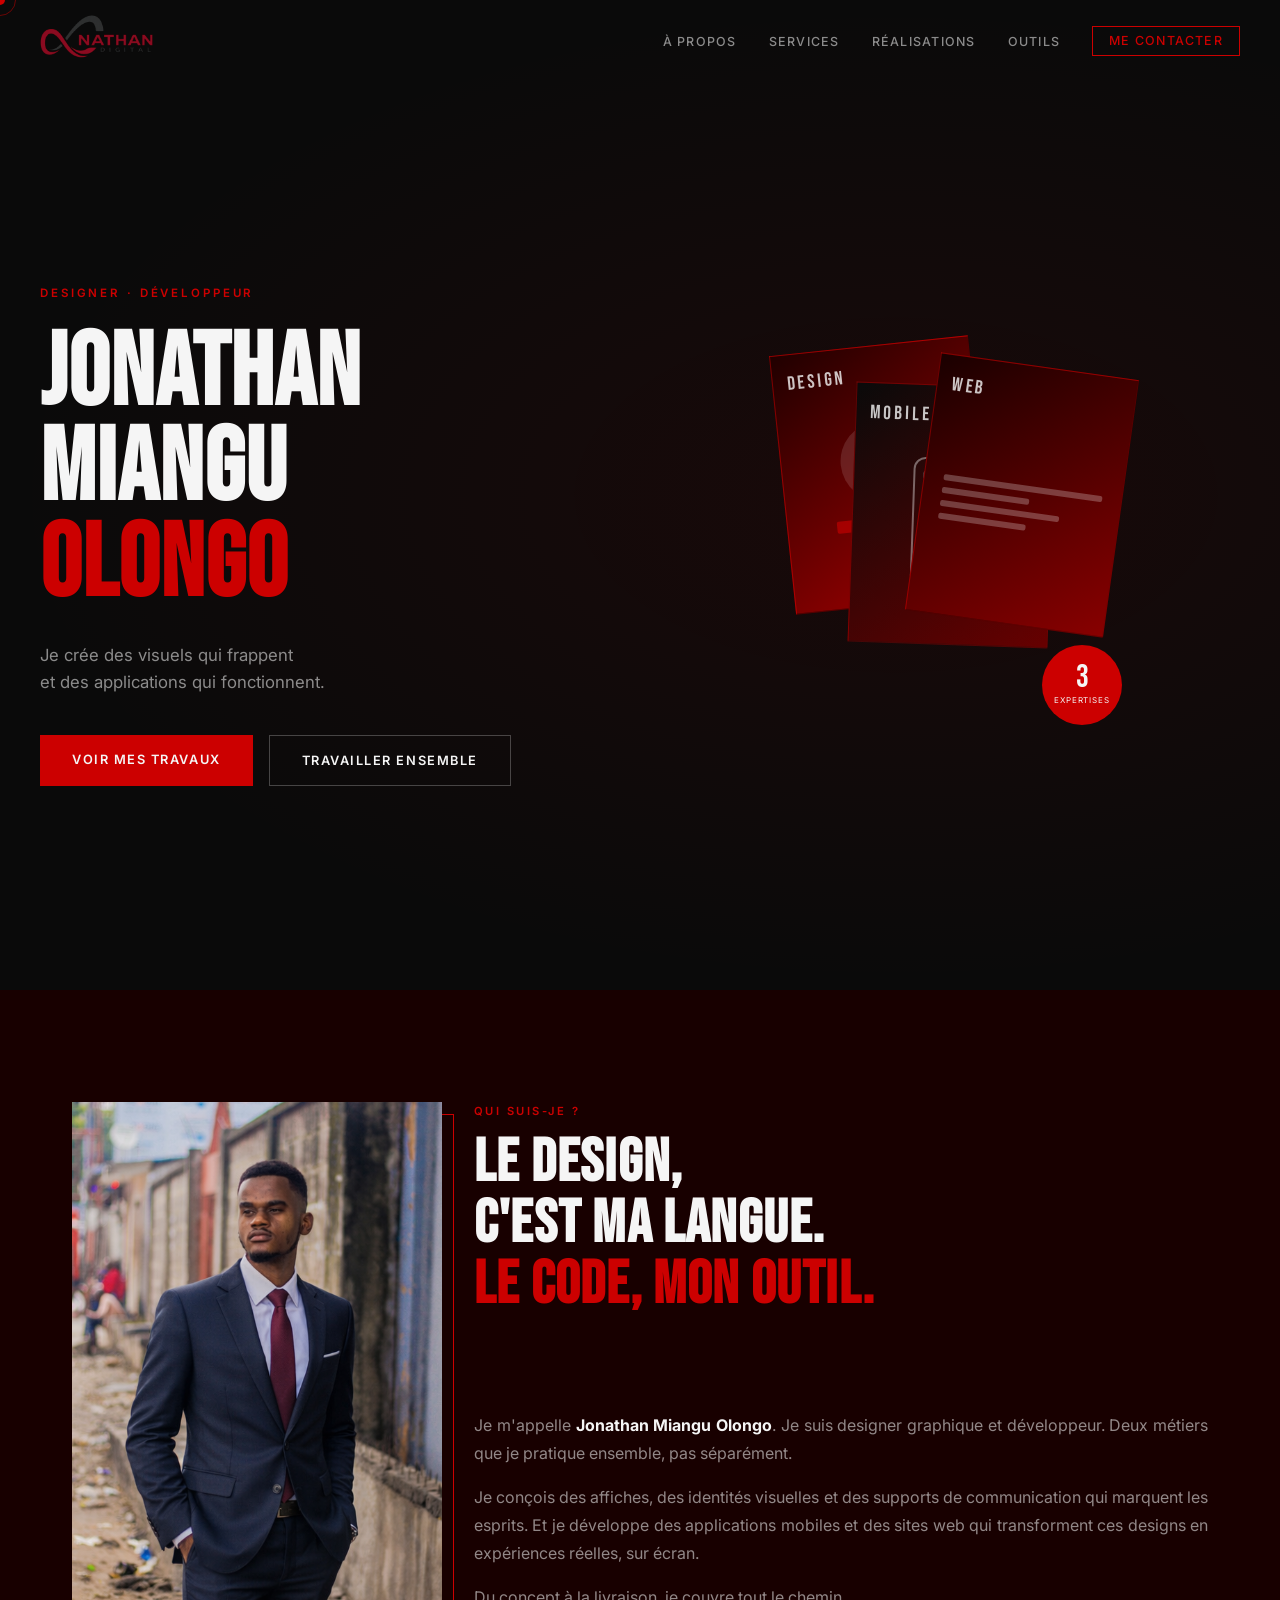
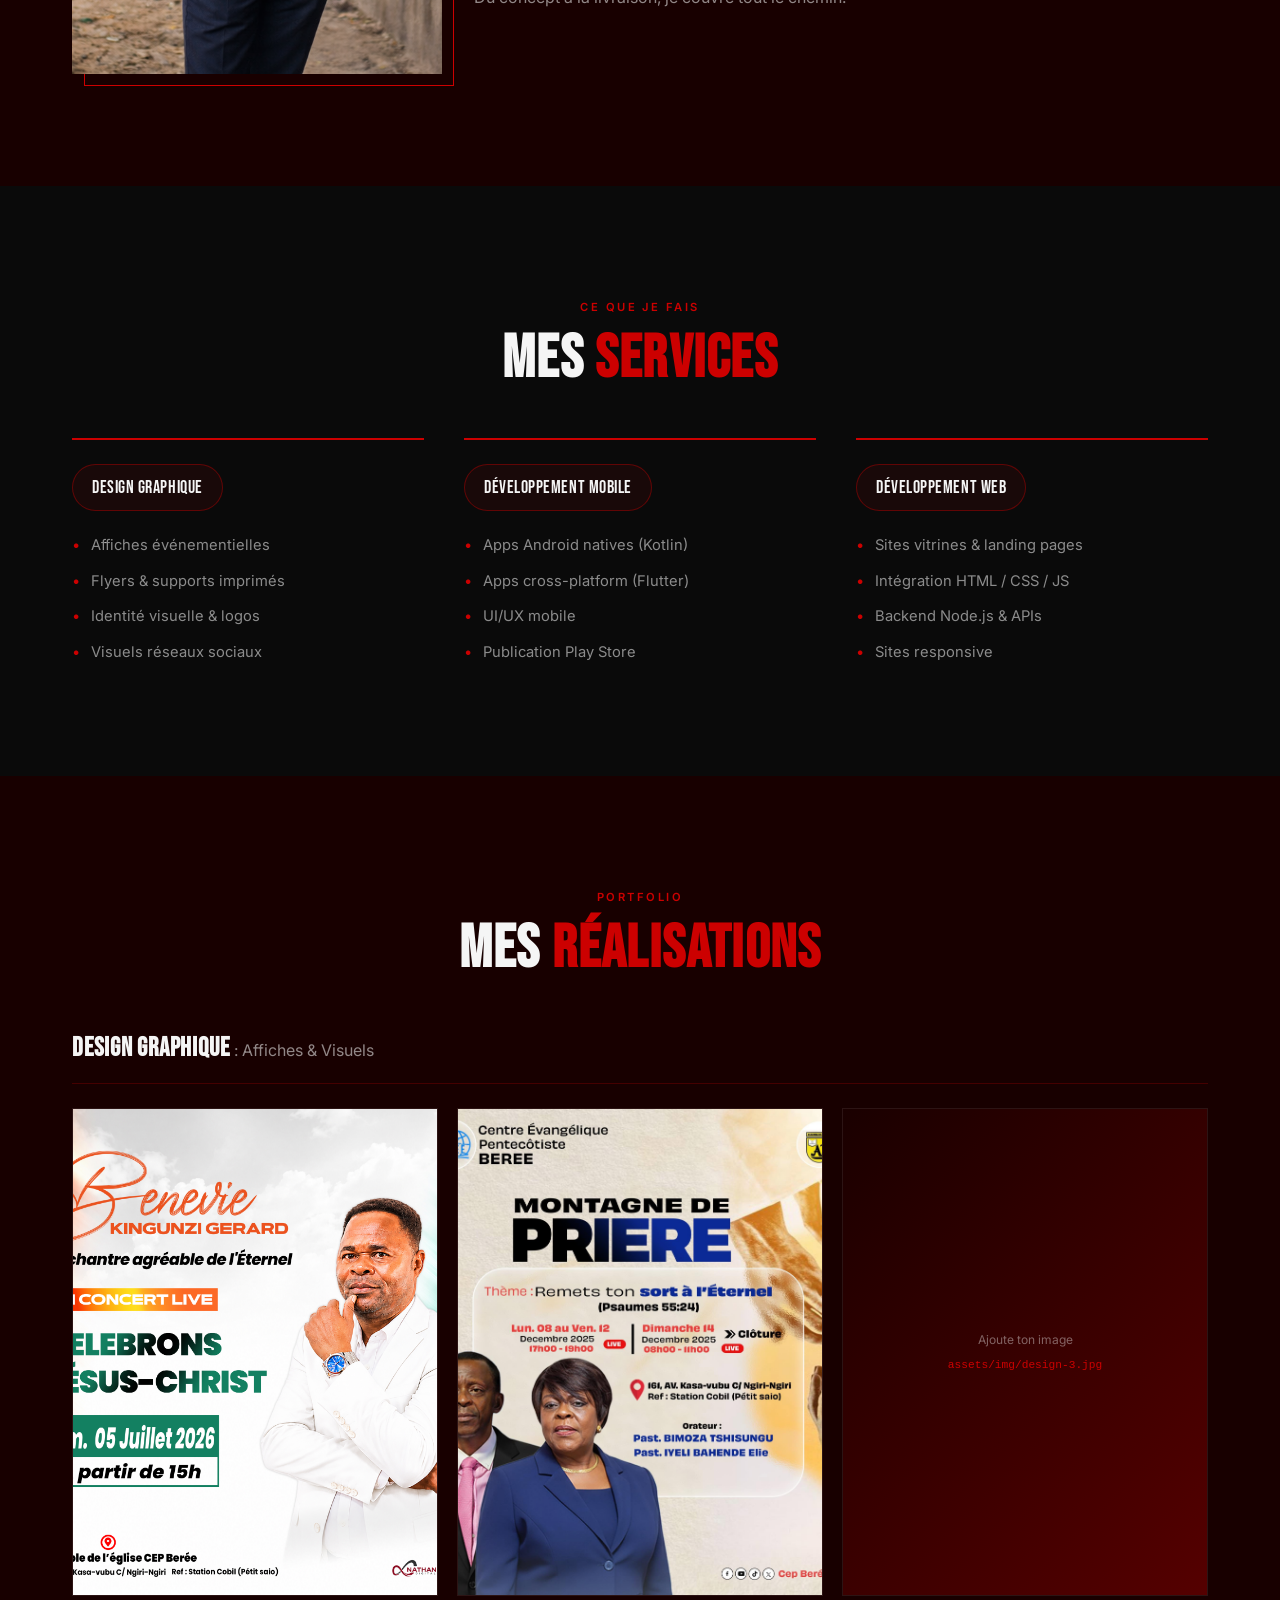
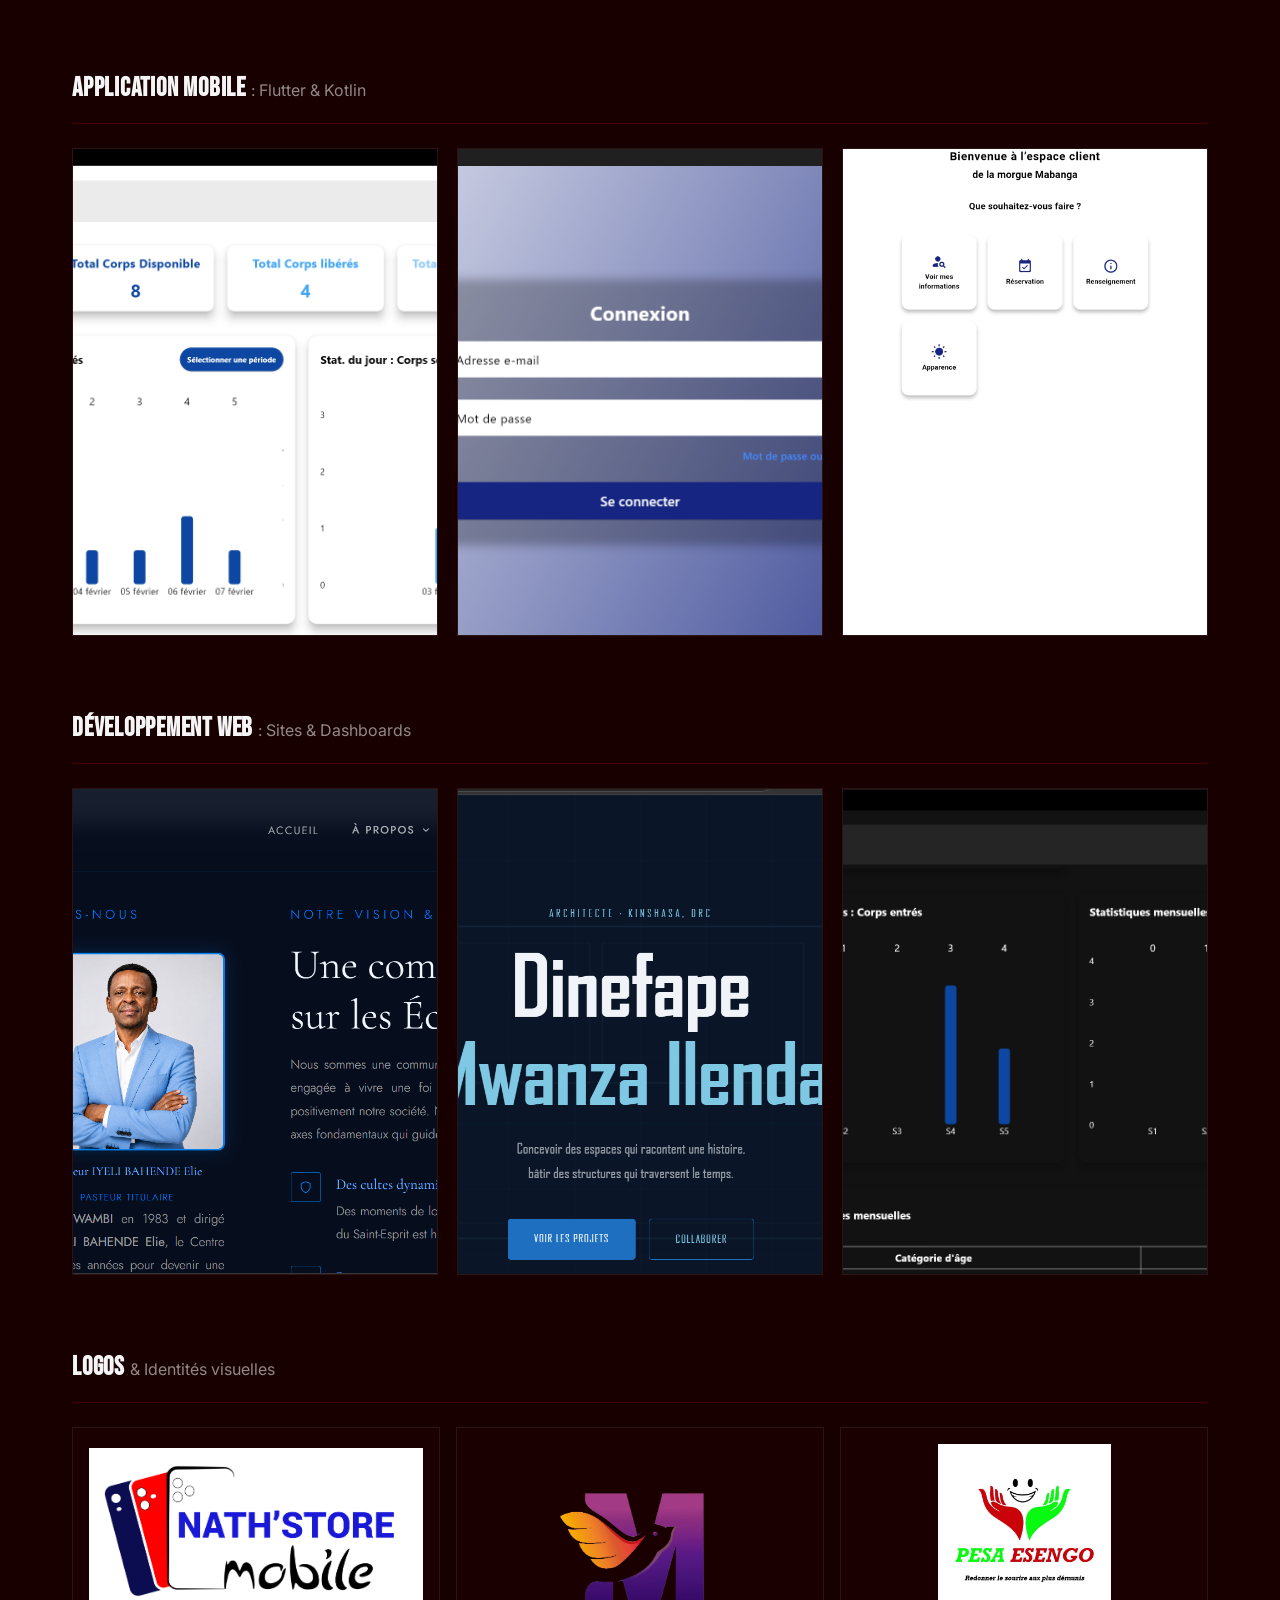
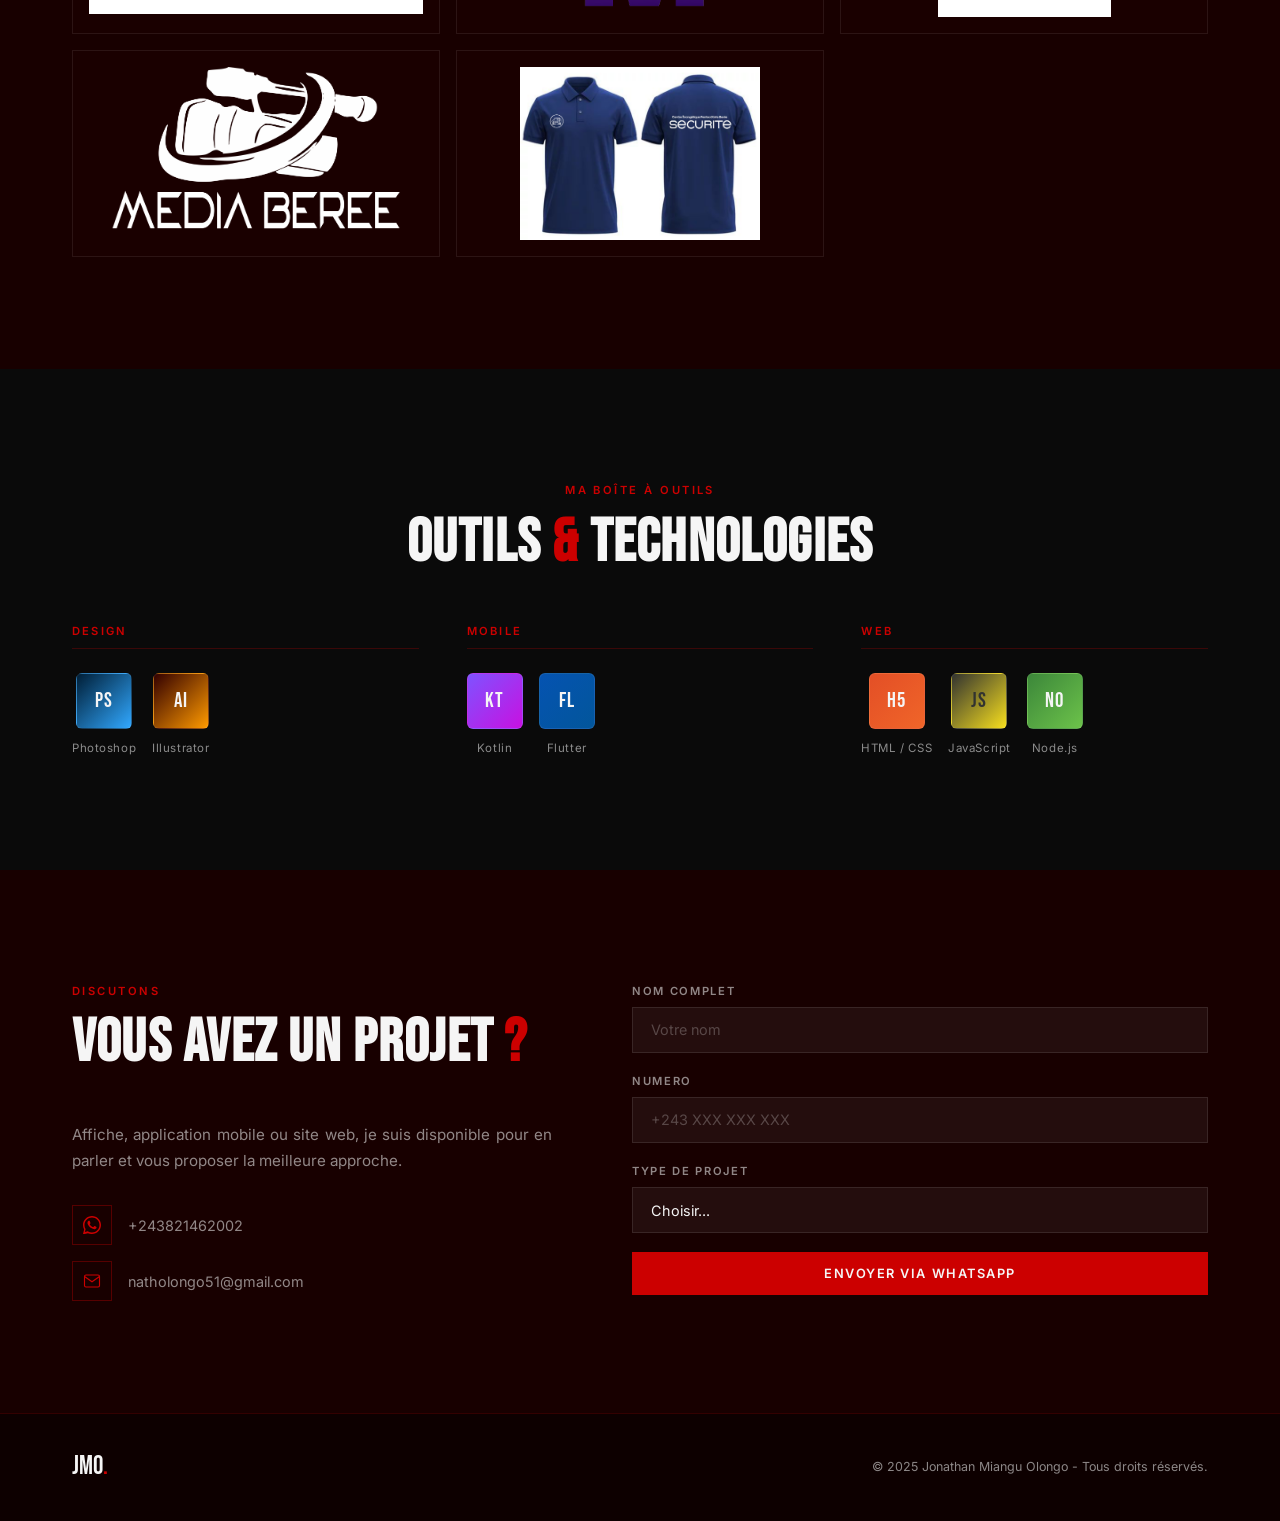
==== commit 1db1bdbd: "mise à jour" ====
--- a/index.html
+++ b/index.html
@@ -350,15 +350,14 @@
               <select id="projectType">
                 <option value="">Choisir...</option>
                 <option value="Affiche / Design graphique">Affiche / Design graphique</option>
+                <option value="Identité visuelle">Identité visuelle</option>
+                <option value="application-web">Application web</option>
                 <option value="Application mobile">Application mobile</option>
-                <option value="Site web">Site web</option>
-                <option value="Identité visuelle">Identité visuelle</option>
+                <option value="Site web">Site web</option>;
+                <option value="ecommerce">Boutique en ligne</option>
+                <option value="portfolio">Portfolio</option>
                 <option value="Autre">Autre</option>
               </select>
-            </div>
-            <div class="form-group">
-              <label>Message</label>
-              <textarea id="message" rows="4" placeholder="Décrivez votre projet..." required></textarea>
             </div>
             <button type="submit" class="btn btn-primary full">Envoyer via WhatsApp</button>
           </form>
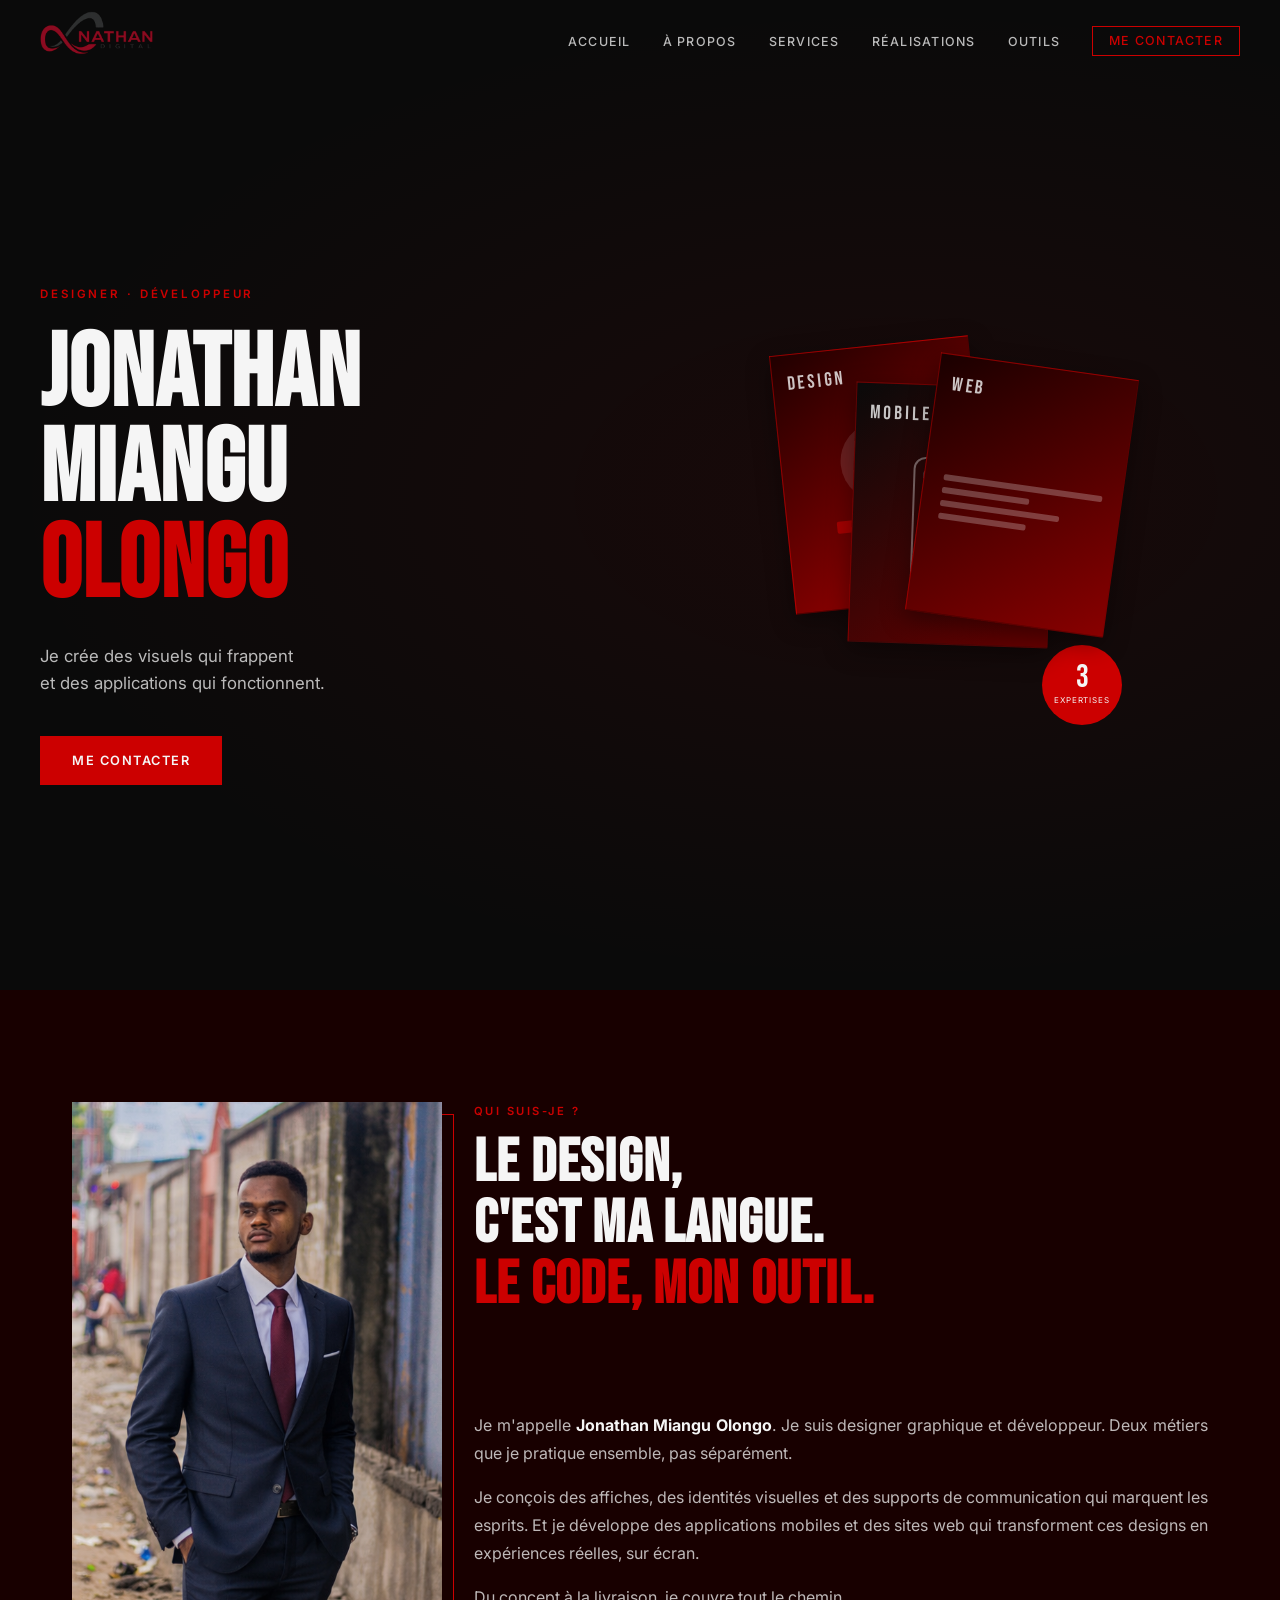
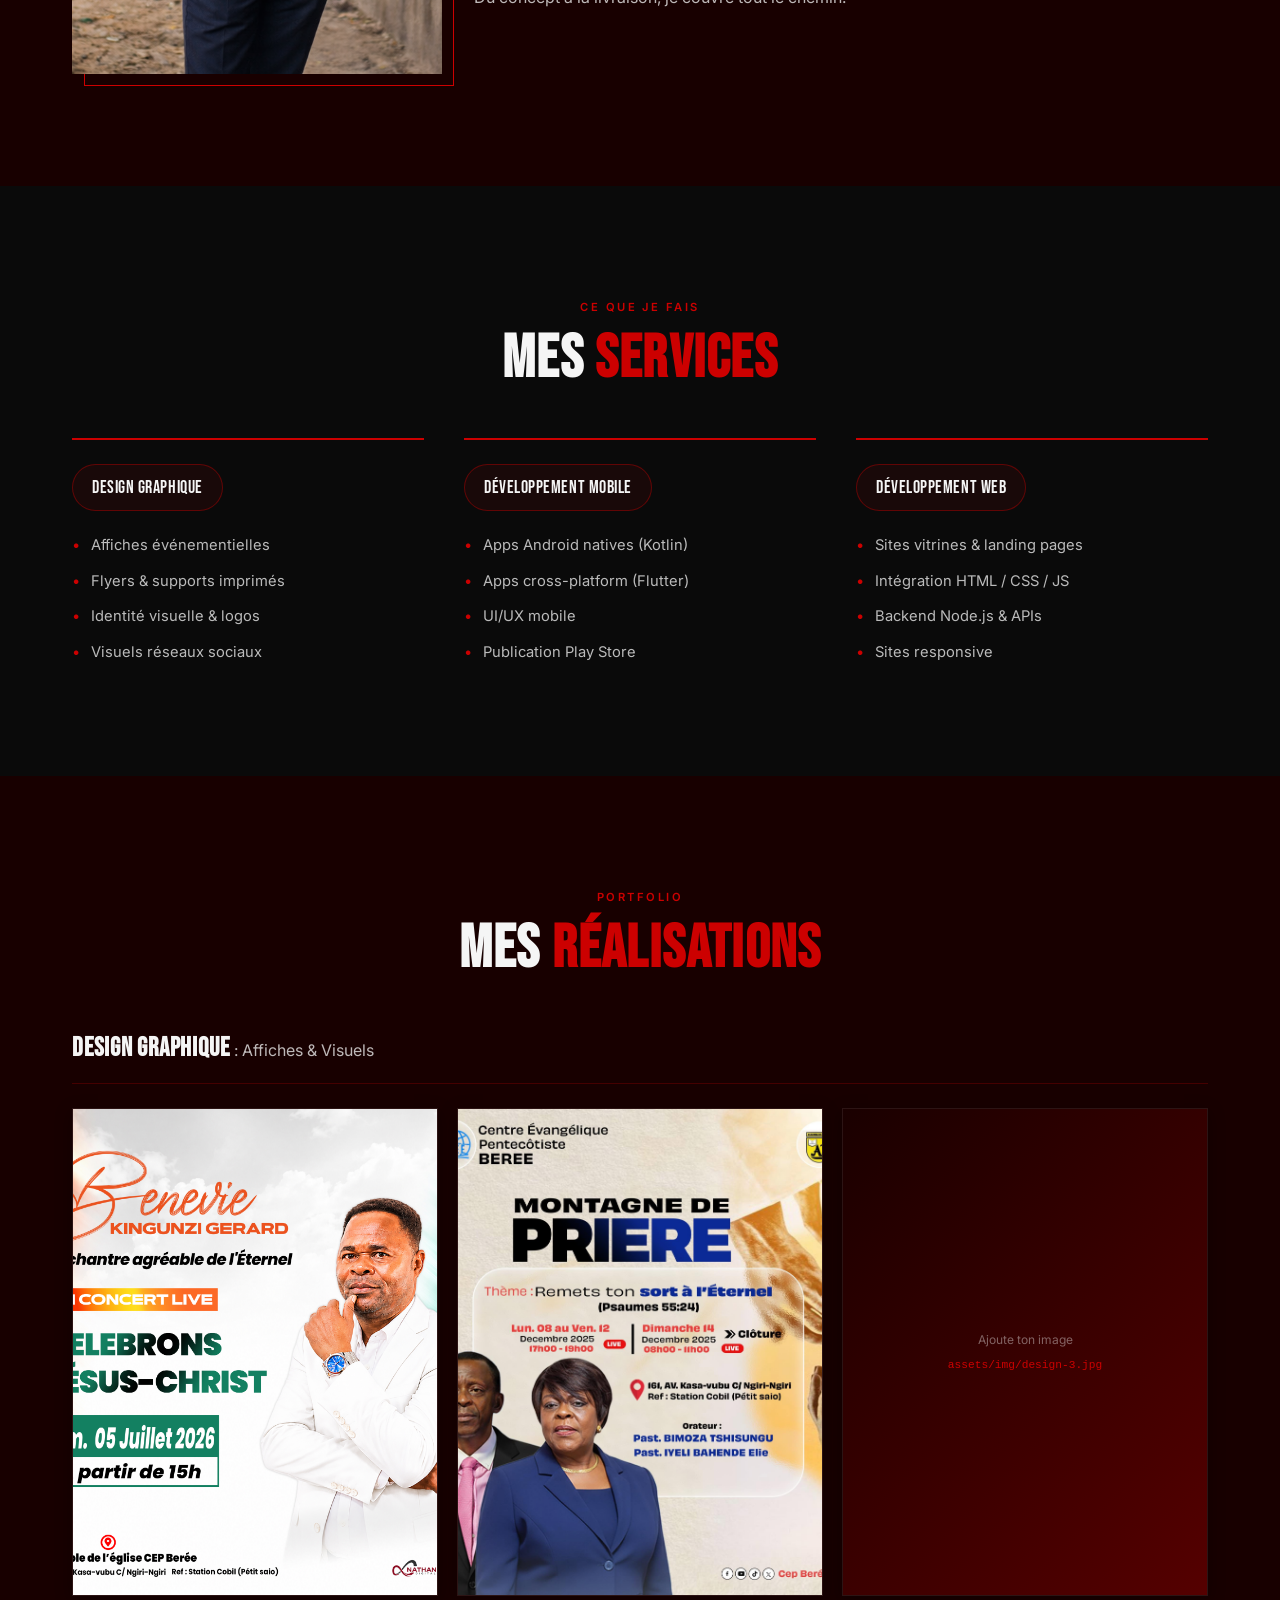
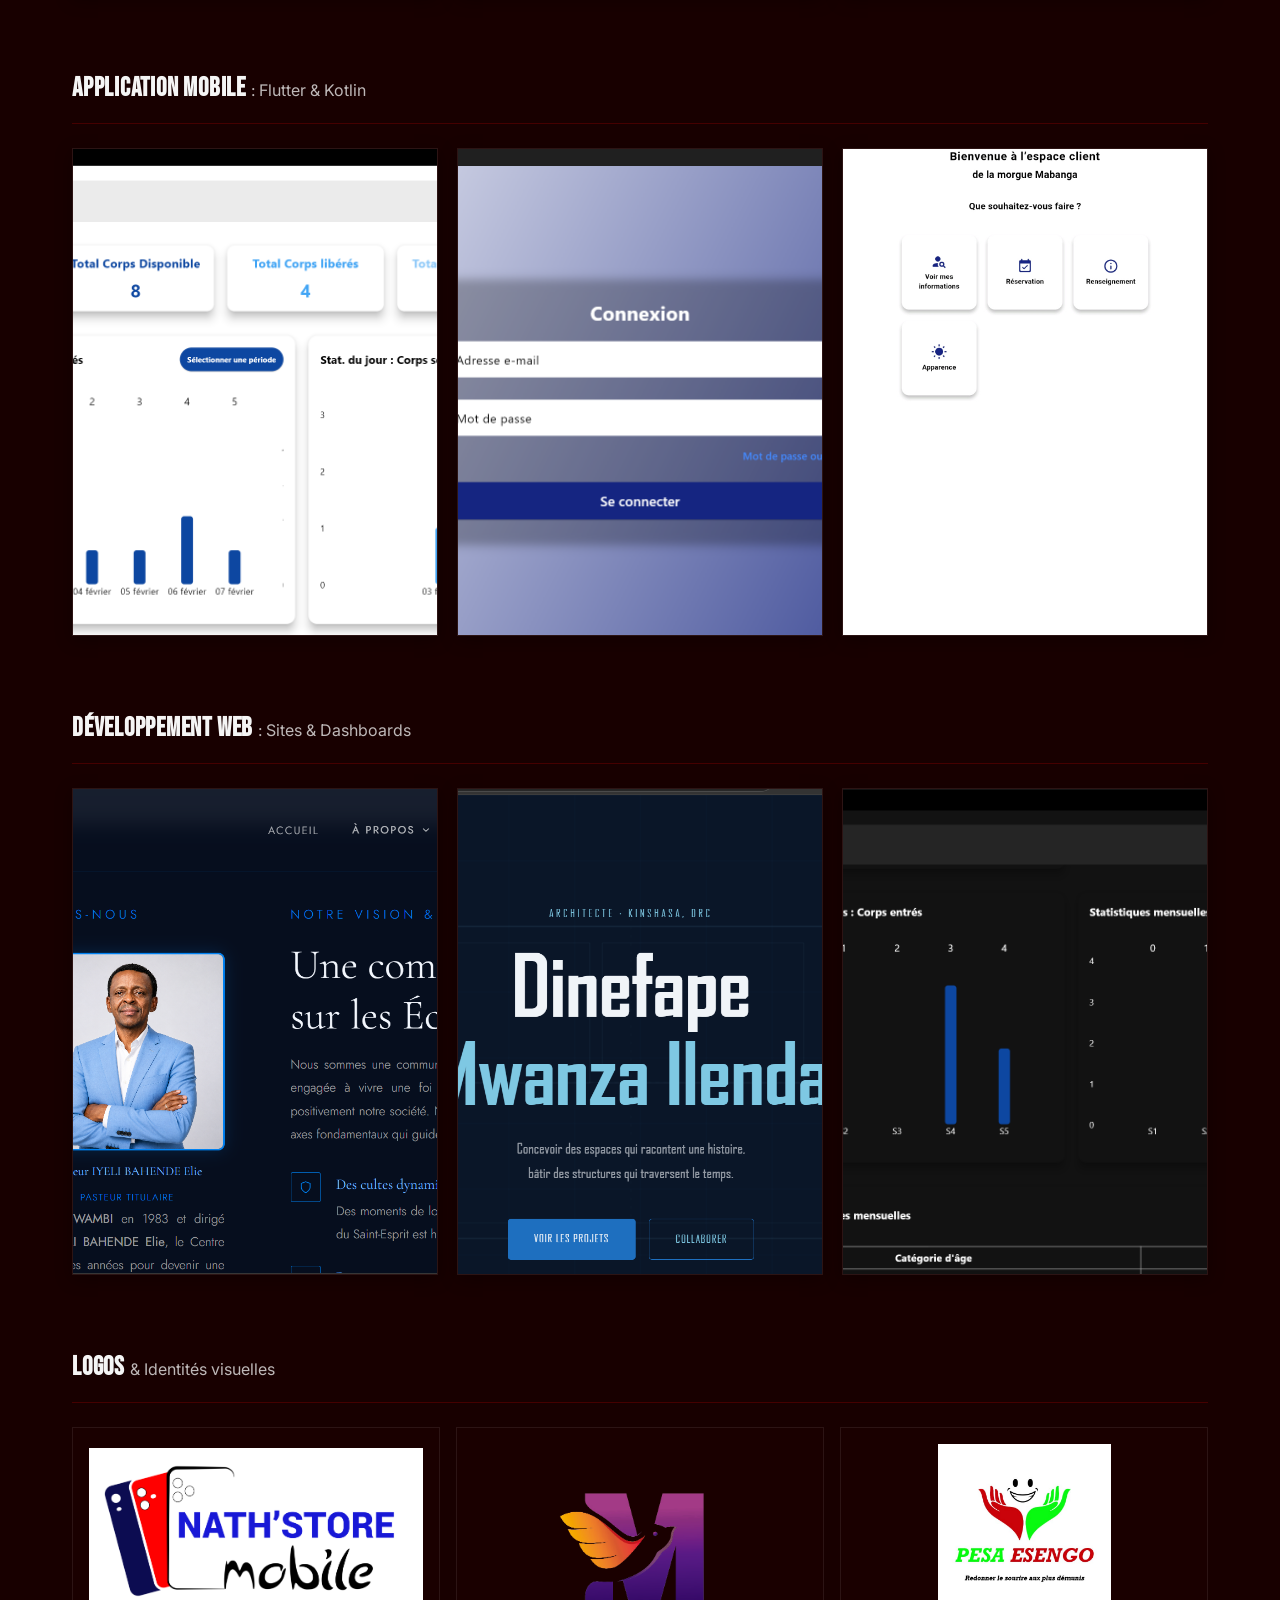
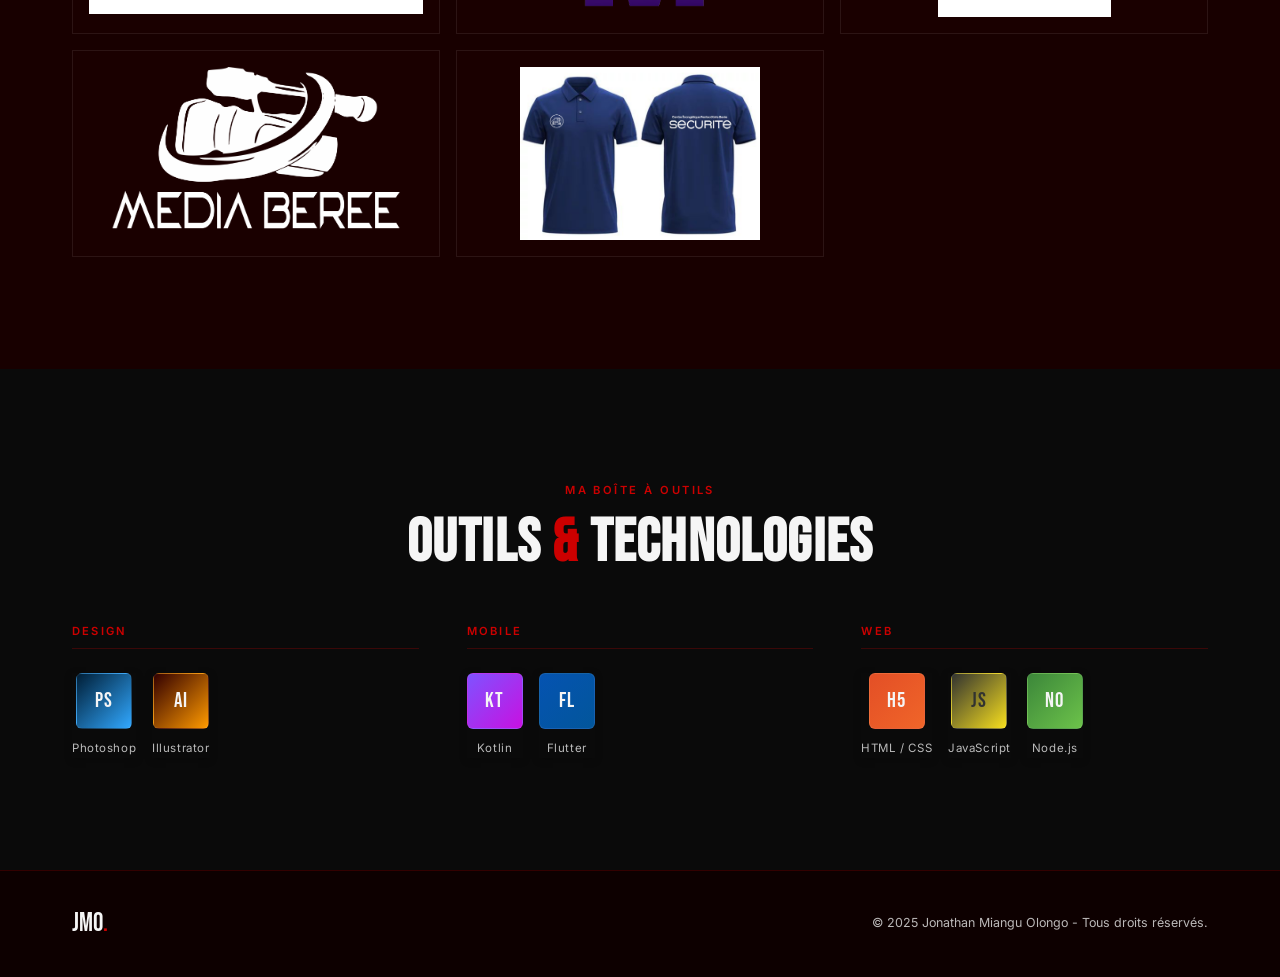
==== commit 7a6d4a85: "mise à jour" ====
--- a/index.html
+++ b/index.html
@@ -3,28 +3,57 @@
 <head>
   <meta charset="UTF-8" />
   <meta name="viewport" content="width=device-width, initial-scale=1.0" />
-  <title>Jonathan Miangu - Designer & Développeur</title>
+  <title>Jonathan Miangu Olongo - Designer & Développeur</title>
+  <meta name="description" content="Portfolio de Jonathan Miangu Olongo - Designer graphique et développeur web & mobile. Affiches, apps Flutter/Kotlin, sites web." />
+  <meta name="theme-color" content="#0A0A0A" />
+  <!-- Favicon -->
+  <link rel="icon" type="image/png" href="assets/img/favicon.svg" />
+  <link rel="apple-touch-icon" href="assets/img/favicon.svg" />
+  <!-- Open Graph / Social preview -->
+  <meta property="og:type" content="website" />
+  <meta property="og:url" content="https://nathan-olongo-portfolio.vercel.app/" />
+  <meta property="og:title" content="Jonathan Miangu Olongo - Designer & Développeur" />
+  <meta property="og:description" content="Je crée des visuels qui frappent et des applications qui fonctionnent. Design graphique, apps mobiles et sites web." />
+  <meta property="og:image" content="https://nathan-olongo-portfolio.vercel.app/assets/img/moi.png" />
+  <meta property="og:locale" content="fr_FR" />
+  <!-- Twitter -->
+  <meta name="twitter:card" content="summary_large_image" />
+  <meta name="twitter:title" content="Jonathan Miangu Olongo - Designer & Développeur" />
+  <meta name="twitter:description" content="Je crée des visuels qui frappent et des applications qui fonctionnent." />
+  <meta name="twitter:image" content="https://nathan-olongo-portfolio.vercel.app/assets/img/moi.png" />
   <link rel="preconnect" href="https://fonts.googleapis.com" />
   <link rel="preconnect" href="https://fonts.gstatic.com" crossorigin />
   <link href="https://fonts.googleapis.com/css2?family=Bebas+Neue&family=Inter:wght@300;400;500;600;700&display=swap" rel="stylesheet" />
   <link rel="stylesheet" href="assets/css/style.css" />
+  <meta name="google-site-verification" content="im21SpJUXd8FpS1V9Dz7PL5icCQAL5RQOJxT4GasaB4" />
 </head>
 <body>
 
-  <div class="cursor" id="cursor"></div>
-  <div class="cursor-trail" id="cursorTrail"></div>
+  <!-- Loading skeleton -->
+  <div id="page-loader" class="page-loader" aria-hidden="true">
+    <div class="loader-skeleton">
+      <div class="sk-bar sk-title"></div>
+      <div class="sk-bar sk-sub"></div>
+      <div class="sk-grid">
+        <div class="sk-card"></div>
+        <div class="sk-card"></div>
+        <div class="sk-card"></div>
+      </div>
+    </div>
+  </div>
 
   <!-- NAV -->
   <nav class="nav" id="nav">
     <div class="nav-logo">
-      <img src="assets/img/mon_logo.png" alt="mon logo">
+      <a href="index.html"><img src="assets/img/mon_logo.png" alt="Logo Jonathan Miangu Olongo"></a>
     </div>
     <ul class="nav-links">
+      <li><a href="index.html">Accueil</a></li>
       <li><a href="#about">À propos</a></li>
       <li><a href="#services">Services</a></li>
       <li><a href="#works">Réalisations</a></li>
       <li><a href="#tools">Outils</a></li>
-      <li><a href="#contact" class="nav-cta">Me contacter</a></li>
+      <li><a href="contact.html" class="nav-cta">Me contacter</a></li>
     </ul>
     <button class="nav-toggle" id="navToggle" aria-label="Menu">
       <span></span><span></span><span></span>
@@ -33,11 +62,12 @@
 
   <div class="mobile-menu" id="mobileMenu">
     <ul>
+      <li><a href="index.html">Accueil</a></li>
       <li><a href="#about" class="mobile-link">À propos</a></li>
       <li><a href="#services" class="mobile-link">Services</a></li>
       <li><a href="#works" class="mobile-link">Réalisations</a></li>
       <li><a href="#tools" class="mobile-link">Outils</a></li>
-      <li><a href="#contact" class="mobile-link">Contact</a></li>
+      <li><a href="contact.html" class="mobile-link">Contact</a></li>
     </ul>
   </div>
 
@@ -52,8 +82,7 @@
       </h1>
       <p class="hero-tagline">Je crée des visuels qui frappent<br>et des applications qui fonctionnent.</p>
       <div class="hero-actions">
-        <a href="#works" class="btn btn-primary">Voir mes travaux</a>
-        <a href="#contact" class="btn btn-ghost">Travailler ensemble</a>
+        <a href="contact.html" class="btn btn-primary">Me contacter</a>
       </div>
     </div>
     <div class="hero-right">
@@ -91,7 +120,7 @@
             </div>
           </div>
         </div>
-        <div class="hero-badge"s>
+        <div class="hero-badge">
           <span class="badge-num">3</span>
           <span class="badge-text">expertises</span>
         </div>
@@ -107,7 +136,7 @@
       <div class="about-photo-area">
         <div class="photo-frame">
           <div class="photo-placeholder">
-            <img src="assets/img/moi.png" alt="ma photo">
+            <img src="assets/img/moi.png" alt="Photo de Jonathan Miangu Olongo">
           </div>
         </div>
       </div>
@@ -311,62 +340,7 @@
     </div>
   </section>
 
-
-  <!-- CONTACT -->
-  <section class="section contact" id="contact">
-    <div class="container">
-      <div class="contact-wrap">
-        <div class="contact-left">
-          <p class="section-eyebrow">Discutons</p>
-          <h2 class="section-title">Vous avez un projet<span class="accent"> ?</span></h2>
-          <p class="contact-desc">Affiche, application mobile ou site web, je suis disponible pour en parler et vous proposer la meilleure approche.</p>
-          <div class="contact-info-list">
-            <a href="https://wa.me/243821462002" target="_blank" class="contact-info-item">
-              <div class="ci-icon">
-                <svg viewBox="0 0 24 24" fill="currentColor"><path d="M17.472 14.382c-.297-.149-1.758-.867-2.03-.967-.273-.099-.471-.148-.67.15-.197.297-.767.966-.94 1.164-.173.199-.347.223-.644.075-.297-.15-1.255-.463-2.39-1.475-.883-.788-1.48-1.761-1.653-2.059-.173-.297-.018-.458.13-.606.134-.133.298-.347.446-.52.149-.174.198-.298.298-.497.099-.198.05-.371-.025-.52-.075-.149-.669-1.612-.916-2.207-.242-.579-.487-.5-.669-.51-.173-.008-.371-.01-.57-.01-.198 0-.52.074-.792.372-.272.297-1.04 1.016-1.04 2.479 0 1.462 1.065 2.875 1.213 3.074.149.198 2.096 3.2 5.077 4.487.709.306 1.262.489 1.694.625.712.227 1.36.195 1.871.118.571-.085 1.758-.719 2.006-1.413.248-.694.248-1.289.173-1.413-.074-.124-.272-.198-.57-.347z"/><path d="M12 0C5.373 0 0 5.373 0 12c0 2.127.558 4.126 1.533 5.858L.054 23.77a.5.5 0 00.617.617l5.898-1.476A11.95 11.95 0 0012 24c6.627 0 12-5.373 12-12S18.627 0 12 0zm0 22c-1.907 0-3.693-.513-5.228-1.406l-.375-.22-3.881.97.985-3.793-.236-.386A9.96 9.96 0 012 12C2 6.477 6.477 2 12 2s10 4.477 10 10-4.477 10-10 10z"/></svg>
-              </div>
-              <span>+243821462002</span>
-            </a>
-            <a href="mailto:natholongo51@gmail.com" class="contact-info-item">
-              <div class="ci-icon">
-                <svg viewBox="0 0 24 24" fill="none" stroke="currentColor" stroke-width="1.5"><path d="M4 4h16c1.1 0 2 .9 2 2v12c0 1.1-.9 2-2 2H4c-1.1 0-2-.9-2-2V6c0-1.1.9-2 2-2z"/><polyline points="22,6 12,13 2,6"/></svg>
-              </div>
-              <span>natholongo51@gmail.com</span>
-            </a>
-          </div>
-        </div>
-        <div class="contact-right">
-          <form class="contact-form" id="contactForm">
-            <div class="form-group">
-              <label>Nom complet</label>
-              <input type="text" id="name" placeholder="Votre nom" required />
-            </div>
-            <div class="form-group">
-              <label>Numero</label>
-              <input type="tel" id="c-tel" placeholder="+243 XXX XXX XXX" required>
-            </div>
-            <div class="form-group">
-              <label>Type de projet</label>
-              <select id="projectType">
-                <option value="">Choisir...</option>
-                <option value="Affiche / Design graphique">Affiche / Design graphique</option>
-                <option value="Identité visuelle">Identité visuelle</option>
-                <option value="application-web">Application web</option>
-                <option value="Application mobile">Application mobile</option>
-                <option value="Site web">Site web</option>;
-                <option value="ecommerce">Boutique en ligne</option>
-                <option value="portfolio">Portfolio</option>
-                <option value="Autre">Autre</option>
-              </select>
-            </div>
-            <button type="submit" class="btn btn-primary full">Envoyer via WhatsApp</button>
-          </form>
-        </div>
-      </div>
-    </div>
-  </section>
-
-<!-- LIGHTBOX -->
+  <!-- LIGHTBOX -->
   <div class="lightbox" id="lightbox">
     <button class="lightbox-close" id="lightboxClose" aria-label="Fermer">&times;</button>
     <button class="lightbox-nav lightbox-prev" id="lightboxPrev" aria-label="Image précédente">&#8249;</button>
@@ -377,6 +351,12 @@
     <button class="lightbox-nav lightbox-next" id="lightboxNext" aria-label="Image suivante">&#8250;</button>
   </div>
 
+  <button class="btn-top" id="btn-top" aria-label="Retour en haut">
+  <svg viewBox="0 0 24 24" fill="none" stroke="currentColor" stroke-width="2">
+    <polyline points="18 15 12 9 6 15"/>
+  </svg>
+</button>
+
   <!-- FOOTER -->
   <footer class="footer">
     <div class="container">
@@ -388,5 +368,15 @@
   </footer>
 
   <script src="assets/js/main.js"></script>
+  <script>
+    // Hide loader when page is ready
+    window.addEventListener('load', () => {
+      const loader = document.getElementById('page-loader');
+      if (loader) {
+        loader.classList.add('hidden');
+        setTimeout(() => loader.remove(), 400);
+      }
+    });
+  </script>
 </body>
-</html>+</html>
--- a/assets/css/style.css
+++ b/assets/css/style.css
@@ -11,8 +11,8 @@
   --red-bright:  #FF2222;
   --red-dark:    #550000;
   --white:       #F5F5F5;
-  --white-dim:   rgba(245,245,245,0.55);
-  --white-faint: rgba(245,245,245,0.06);
+  --white-dim:   rgba(245,245,245,0.75);
+  --white-faint: rgba(245,245,245,0.08);
   --font-d: 'Bebas Neue', sans-serif;
   --font-b: 'Inter', sans-serif;
   --nav-h: 80px;
@@ -27,36 +27,14 @@
   font-family: var(--font-b);
   font-size: 16px;
   line-height: 1.65;
-  cursor: none;
+  cursor: auto;
   overflow-x: hidden;
 }
 
 p { text-align: justify; }
 a { color: inherit; text-decoration: none; }
 
-/* ============================================
-   CURSOR (desktop seulement)
-============================================ */
-.cursor {
-  width: 10px; height: 10px;
-  background: var(--red);
-  border-radius: 50%;
-  position: fixed; top: 0; left: 0;
-  pointer-events: none;
-  z-index: 99999;
-  transform: translate(-50%, -50%);
-  transition: width .2s, height .2s, background .2s;
-}
-.cursor-trail {
-  width: 32px; height: 32px;
-  border: 1px solid rgba(204,0,0,0.5);
-  border-radius: 50%;
-  position: fixed; top: 0; left: 0;
-  pointer-events: none;
-  z-index: 99998;
-  transform: translate(-50%, -50%);
-  transition: left .12s var(--ease), top .12s var(--ease), width .3s, height .3s;
-}
+/* Cursor custom removed */
 
 /* ============================================
    UTILITIES
@@ -97,8 +75,8 @@
   letter-spacing: 0.12em;
   text-transform: uppercase;
   border: none;
-  cursor: none;
-  transition: all 0.3s var(--ease);
+  cursor: pointer;
+  transition: background 0.2s, border-color 0.2s, color 0.2s;
 }
 .btn-primary { background: var(--red); color: var(--white); }
 .btn-primary:hover { background: var(--red-bright); }
@@ -160,7 +138,6 @@
   position: absolute; bottom: -3px; left: 0;
   width: 0; height: 1px;
   background: var(--red);
-  transition: width .3s var(--ease);
 }
 .nav-links a:hover { color: var(--white); }
 .nav-links a:hover::after { width: 100%; }
@@ -175,11 +152,11 @@
 
 .nav-toggle {
   display: none; flex-direction: column; gap: 5px;
-  background: none; border: none; cursor: none; padding: 4px;
+  background: none; border: none; cursor: pointer; padding: 4px;
 }
 .nav-toggle span {
   display: block; width: 22px; height: 1.5px;
-  background: var(--white); transition: all .3s;
+  background: var(--white);
 }
 
 /* Mobile menu */
@@ -286,11 +263,7 @@
   width: 200px; height: 260px;
   border: 1px solid rgba(204,0,0,0.3);
   overflow: hidden;
-  transition: transform .4s var(--ease), box-shadow .4s;
-}
-.poster:hover {
-  transform: rotate(0deg) translateY(-8px) !important;
-  box-shadow: 0 20px 60px rgba(204,0,0,0.3);
+  box-shadow: 0 8px 24px rgba(0,0,0,0.4);
 }
 .p1 { top: 0; left: 0; transform: rotate(-6deg); background: linear-gradient(145deg, #200000, #aa0000); z-index: 1; }
 .p2 { top: 40px; left: 70px; transform: rotate(2deg); background: linear-gradient(145deg, #0a0a0a, #660000); z-index: 2; }
@@ -534,11 +507,11 @@
   border: 1px solid rgba(245,245,245,0.08);
   background: #1a0000;
   aspect-ratio: 3/4;
-  transition: border-color .3s, transform .35s var(--ease);
+  box-shadow: 0 4px 16px rgba(0,0,0,0.3);
+  transition: border-color .2s;
 }
 .work-mock:hover {
   border-color: rgba(204,0,0,0.4);
-  transform: translateY(-6px);
 }
 
 .work-photo {
@@ -546,9 +519,7 @@
   height: 100%;
   object-fit: cover;
   display: block;
-  transition: transform .5s var(--ease);
-}
-.work-mock:hover .work-photo { transform: scale(1.04); }
+}
 
 /* Fallback tant que l'image n'est pas là */
 .work-img-fallback {
@@ -642,9 +613,8 @@
 .tool-items { display: flex; flex-wrap: wrap; gap: 1rem; }
 .tool-item {
   display: flex; flex-direction: column; align-items: center; gap: 0.6rem;
-  transition: transform .25s;
-}
-.tool-item:hover { transform: translateY(-4px); }
+  box-shadow: 0 2px 8px rgba(0,0,0,0.2);
+}
 .tool-logo {
   width: 56px; height: 56px;
   border-radius: 6px;
@@ -855,6 +825,26 @@
 .lightbox-prev { left: 1.5rem; }
 .lightbox-next { right: 1.5rem; }
 
+.btn-top {
+  position: fixed; bottom: 2rem; right: 2rem;
+  width: 44px; height: 44px;
+  background: var(--red-bright); color: var(--white);
+  border: none; border-radius: 50%;
+  display: flex; align-items: center; justify-content: center;
+  cursor: pointer; z-index: 999;
+  opacity: 0; pointer-events: none;
+  transition: all 0.3s;
+  box-shadow: 0 4px 16px rgba(181, 12, 32, 0.3);
+
+}
+.btn-top.visible {
+  opacity: 1; pointer-events: auto;
+}
+.btn-top:hover {
+  background: var(--red-dark);
+  transform: translateY(-3px);
+}
+.btn-top svg { width: 20px; height: 20px; }
 
 /* ============================================================
    RESPONSIVE DESIGN
@@ -875,10 +865,6 @@
 
 /* --- Tablette portrait (769–1024px) --- */
 @media screen and (max-width: 1024px) {
-
-  /* Curseur désactivé sur tactile */
-  .cursor, .cursor-trail { display: none !important; }
-  body, .btn, .filter-btn, .nav-toggle { cursor: auto !important; }
 
   /* Nav */
   .nav { padding: 0 1rem; }
@@ -1034,3 +1020,62 @@
   /* Footer */
   .footer-inner { gap: 1rem; }
 }
+
+/* ============================================
+   PAGE LOADER / SKELETON
+============================================ */
+.page-loader {
+  position: fixed;
+  inset: 0;
+  background: var(--black);
+  z-index: 100000;
+  display: flex;
+  align-items: center;
+  justify-content: center;
+  transition: opacity 0.35s ease;
+}
+.page-loader.hidden {
+  opacity: 0;
+  pointer-events: none;
+}
+.loader-skeleton {
+  width: min(90%, 400px);
+  display: flex;
+  flex-direction: column;
+  gap: 1rem;
+}
+.sk-bar {
+  height: 14px;
+  background: linear-gradient(90deg, #1a1a1a 25%, #2a2a2a 50%, #1a1a1a 75%);
+  background-size: 200% 100%;
+  animation: sk-shine 1.2s infinite;
+  border-radius: 4px;
+}
+.sk-title { width: 70%; height: 28px; }
+.sk-sub { width: 50%; }
+.sk-grid {
+  display: grid;
+  grid-template-columns: repeat(3, 1fr);
+  gap: 0.8rem;
+  margin-top: 1rem;
+}
+.sk-card {
+  aspect-ratio: 3/4;
+  background: linear-gradient(90deg, #1a1a1a 25%, #2a2a2a 50%, #1a1a1a 75%);
+  background-size: 200% 100%;
+  animation: sk-shine 1.2s infinite;
+  border-radius: 6px;
+}
+@keyframes sk-shine {
+  0% { background-position: 200% 0; }
+  100% { background-position: -200% 0; }
+}
+
+/* Honeypot anti-spam */
+.hp-field {
+  position: absolute;
+  left: -9999px;
+  opacity: 0;
+  height: 0;
+  overflow: hidden;
+}
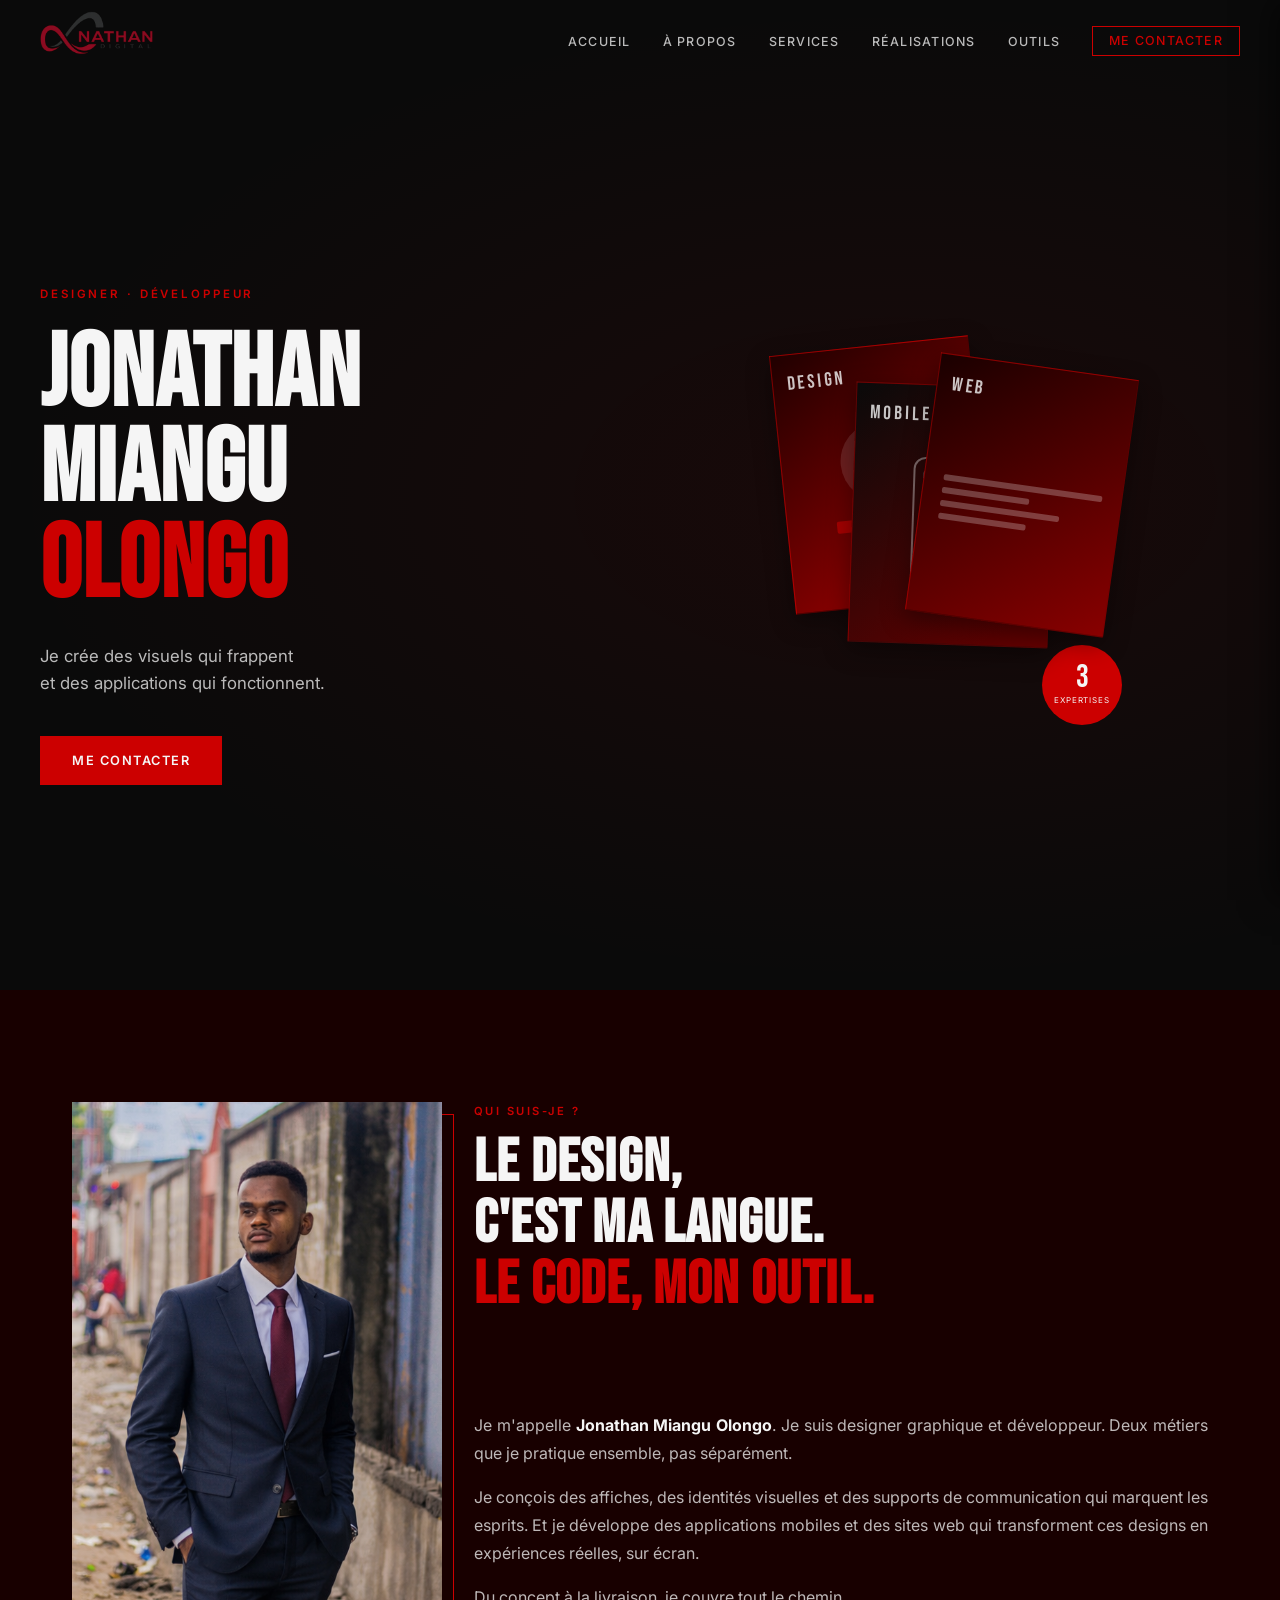
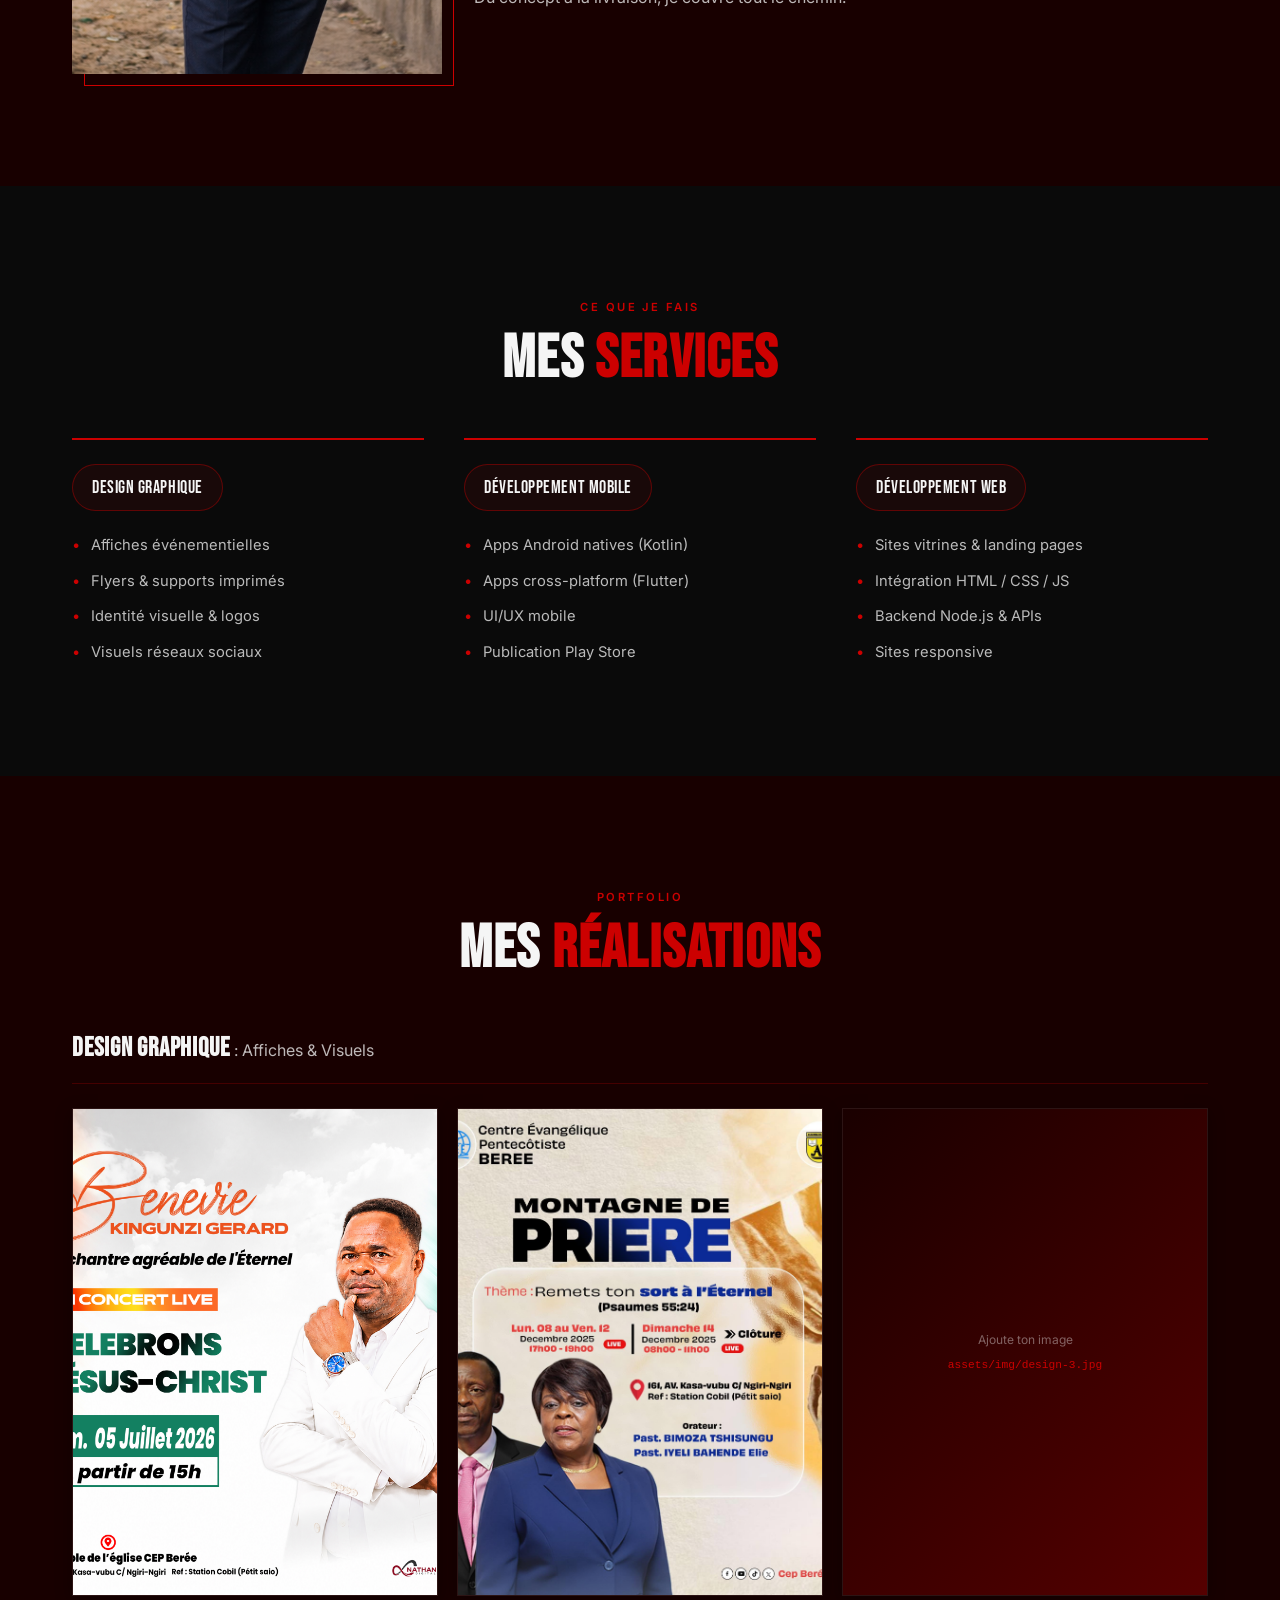
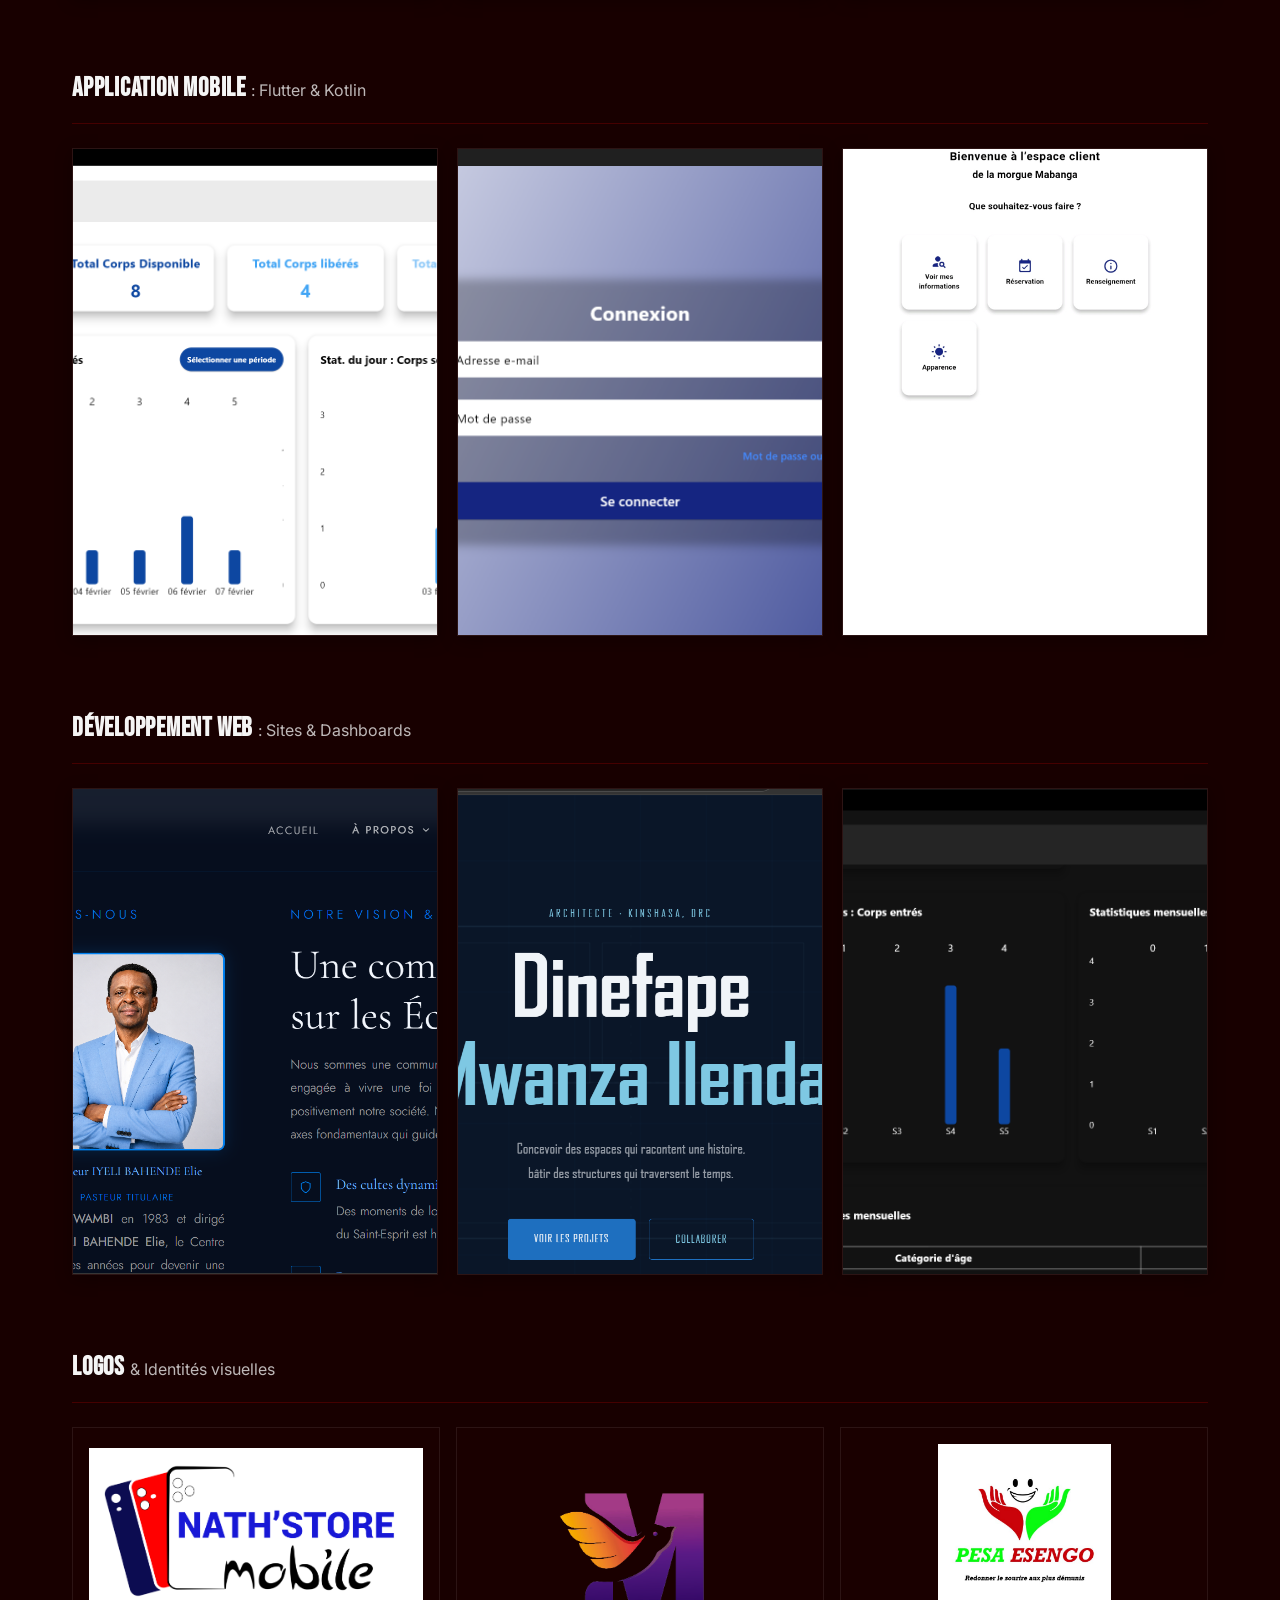
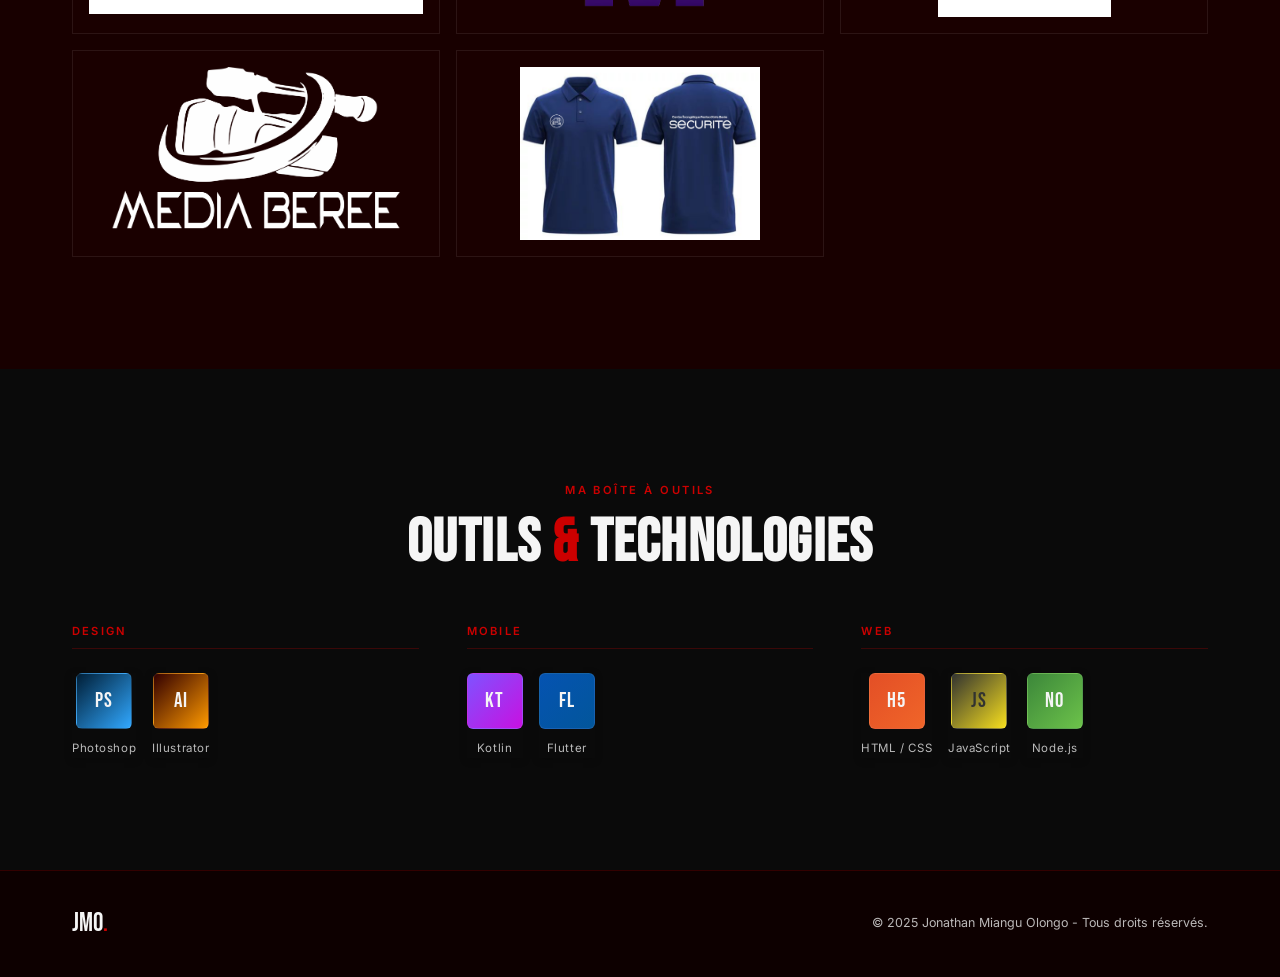
==== commit bf4086c2: "mise à jour" ====
--- a/index.html
+++ b/index.html
@@ -61,15 +61,43 @@
   </nav>
 
   <div class="mobile-menu" id="mobileMenu">
-    <ul>
-      <li><a href="index.html">Accueil</a></li>
-      <li><a href="#about" class="mobile-link">À propos</a></li>
-      <li><a href="#services" class="mobile-link">Services</a></li>
-      <li><a href="#works" class="mobile-link">Réalisations</a></li>
-      <li><a href="#tools" class="mobile-link">Outils</a></li>
-      <li><a href="contact.html" class="mobile-link">Contact</a></li>
-    </ul>
+  <!-- Bouton de fermeture ajouté ici -->
+  <button class="mobile-menu-close" id="mobileMenuClose" aria-label="Fermer le menu">&times;</button>
+
+  <ul>
+    <li><a href="index.html">Accueil</a></li>
+    <li><a href="#about" class="mobile-link">À propos</a></li>
+    <li><a href="#services" class="mobile-link">Services</a></li>
+    <li><a href="#works" class="mobile-link">Réalisations</a></li>
+    <li><a href="#tools" class="mobile-link">Outils</a></li>
+    <li><a href="contact.html" class="mobile-link">Contact</a></li>
+  </ul>
+
+  <div class="mobile-menu-contact">
+    <a href="tel:+243815147352">
+      <svg viewBox="0 0 24 24" fill="none" stroke="currentColor" stroke-width="1.5">
+        <path d="M22 16.92v3a2 2 0 0 1-2.18 2 19.79 19.79 0 0 1-8.63-3.07A19.5 19.5 0 0 1 4.69 13a19.79 19.79 0 0 1-3.07-8.67A2 2 0 0 1 3.6 2h3a2 2 0 0 1 2 1.72c.127.96.361 1.903.7 2.81a2 2 0 0 1-.45 2.11L7.91 9.91a16 16 0 0 0 6.15 6.15l1.27-.94a2 2 0 0 1 2.11-.45c.907.339 1.85.573 2.81.7A2 2 0 0 1 22 16.92z"/>
+      </svg>
+      +243 821 462 002
+    </a>
+
+    <a href="mailto:ton@email.com">
+      <svg viewBox="0 0 24 24" fill="none" stroke="currentColor" stroke-width="1.5">
+        <path d="M4 4h16c1.1 0 2 .9 2 2v12c0 1.1-.9 2-2 2H4c-1.1 0-2-.9-2-2V6c0-1.1.9-2 2-2z"/>
+        <polyline points="22,6 12,13 2,6"/>
+      </svg>
+      natholongo51@gmail.com
+    </a>
+
+    <span>
+      <svg viewBox="0 0 24 24" fill="none" stroke="currentColor" stroke-width="1.5">
+        <path d="M21 10c0 7-9 13-9 13s-9-6-9-13a9 9 0 0 1 18 0z"/>
+        <circle cx="12" cy="10" r="3"/>
+      </svg>
+      Kinshasa - RDC
+    </span>
   </div>
+</div>
 
   <!-- HERO -->
   <section class="hero" id="hero">
--- a/assets/css/style.css
+++ b/assets/css/style.css
@@ -160,27 +160,94 @@
 }
 
 /* Mobile menu */
+/* Mobile menu — panneau latéral (pas plein écran) */
 .mobile-menu {
-  position: fixed; inset: 0;
+  position: fixed;
+  top: 0;
+  right: 0;
+  bottom: 0;
+  width: min(85%, 340px);          /* prend seulement une partie de l’écran */
   background: #100000;
-  z-index: 9998; 
-  display: block;
-  padding: 6rem 2rem 2rem;
+  z-index: 9999;
+  display: flex;
+  flex-direction: column;
+  padding: 5.5rem 1.75rem 2rem;
   transform: translateX(100%);
   transition: transform .4s var(--ease);
+  box-shadow: -8px 0 30px rgba(0,0,0,0.5);
+  overflow-y: auto;
 }
 .mobile-menu.open { transform: translateX(0); }
-.mobile-menu ul { list-style: none; text-align: center; }
+
+.mobile-menu ul {
+  list-style: none;
+  text-align: left;
+  flex: 1;
+}
 .mobile-menu a {
   font-family: var(--font-d);
-  font-size: 2.5rem;
-  letter-spacing: 0.05em;
+  font-size: 1.45rem;              /* taille réduite */
+  letter-spacing: 0.04em;
   display: block;
-  padding: 0.6rem 0;
+  padding: 0.7rem 0;
   transition: color .2s;
+  border-bottom: 1px solid rgba(245,245,245,0.06);
 }
 .mobile-menu a:hover { color: var(--red); }
 
+/* Infos de contact en bas du menu mobile */
+.mobile-menu-contact {
+  margin-top: 2rem;
+  padding-top: 1.5rem;
+  border-top: 1px solid rgba(204,0,0,0.3);
+  display: flex;
+  flex-direction: column;
+  gap: 0.9rem;
+}
+.mobile-menu-contact a,
+.mobile-menu-contact span {
+  display: flex;
+  align-items: flex-start;
+  gap: 0.75rem;
+  font-family: var(--font-b);
+  font-size: 0.82rem;
+  color: var(--white-dim);
+  letter-spacing: 0.02em;
+  line-height: 1.4;
+  transition: color .2s;
+}
+.mobile-menu-contact a:hover { color: var(--red); }
+.mobile-menu-contact svg {
+  width: 16px;
+  height: 16px;
+  flex-shrink: 0;
+  margin-top: 2px;
+  color: var(--red);
+}
+/* Bouton de fermeture (Croix) */
+.mobile-menu-close {
+  position: absolute;
+  top: 1.5rem;
+  right: 1.5rem;
+  background: transparent;
+  border: none;
+  color: var(--white);
+  font-size: 2.2rem;
+  line-height: 1;
+  cursor: pointer;
+  z-index: 10001;
+  display: flex;
+  align-items: center;
+  justify-content: center;
+  width: 40px;
+  height: 40px;
+  transition: color 0.2s, transform 0.2s;
+}
+
+.mobile-menu-close:hover {
+  color: var(--red);
+  transform: rotate(90deg);
+}
 /* ============================================
    HERO
 ============================================ */
@@ -1019,6 +1086,11 @@
 
   /* Footer */
   .footer-inner { gap: 1rem; }
+
+  .mobile-menu a {
+    font-size: 1.3rem;
+    padding: 0.6rem 0;
+  }
 }
 
 /* ============================================
